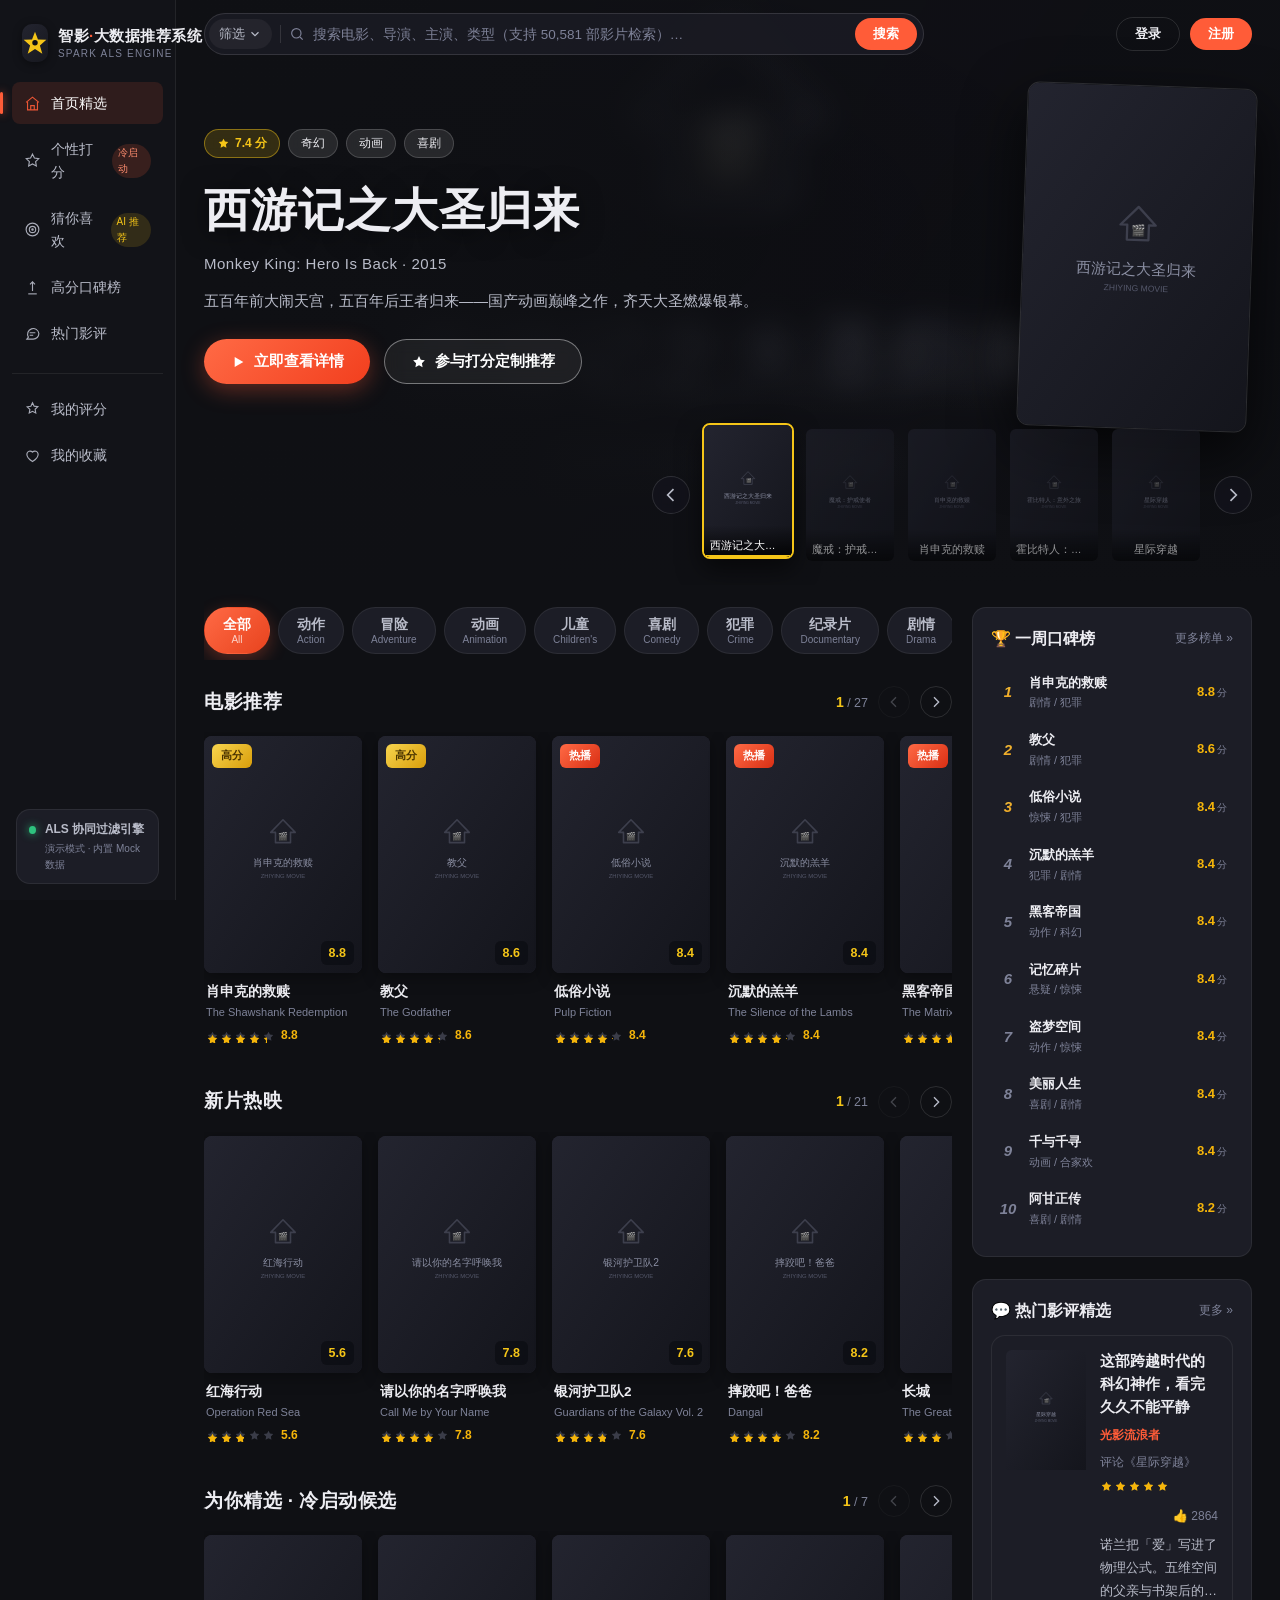
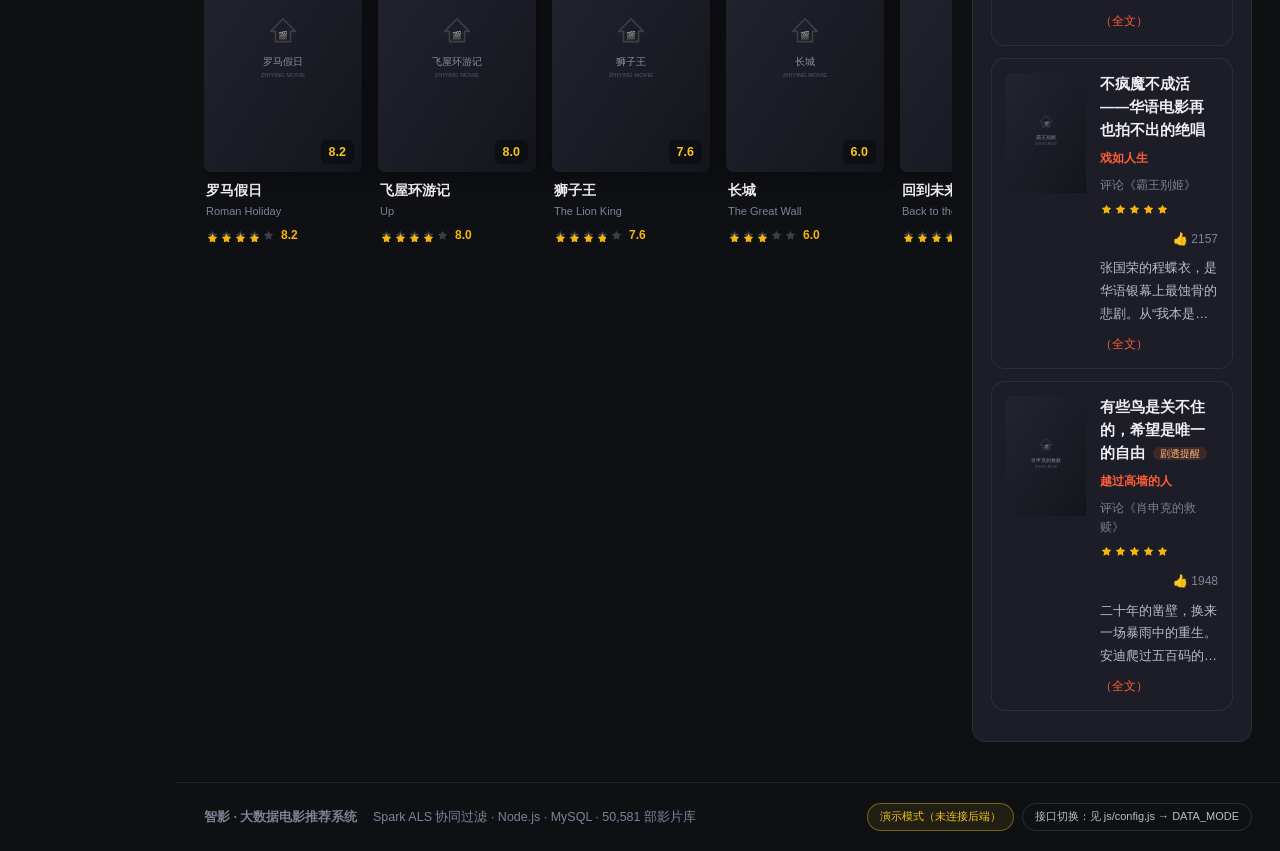
==== frontend/index.html @ 241c888a "前后端代码初步整合，并重新修订了README.md文件" ====
<!DOCTYPE html>
<html lang="zh-CN">
<head>
  <meta charset="UTF-8">
  <meta name="viewport" content="width=device-width, initial-scale=1.0">
  <meta name="description" content="智影 · 大数据电影推荐系统 —— Spark ALS 协同过滤引擎驱动">
  <meta name="keywords" content="电影推荐,Spark,ALS,大数据,协同过滤">
  <title>智影 · 大数据电影推荐系统</title>
  <link rel="icon" href="data:image/svg+xml,%3Csvg xmlns='http://www.w3.org/2000/svg' viewBox='0 0 64 64'%3E%3Crect width='64' height='64' rx='14' fill='%230F1014'/%3E%3Ctext x='32' y='44' font-size='36' text-anchor='middle' fill='%23F5C518'%3E%E2%9C%A6%3C/text%3E%3C/svg%3E">
  <link rel="stylesheet" href="css/style.css">
</head>
<body>
  <!-- ============ 左侧固定导航 ============ -->
  <aside class="sidebar" id="sidebar">
    <div class="brand">
      <div class="brand-logo">
        <svg viewBox="0 0 48 48" width="26" height="26" aria-hidden="true">
          <path d="M24 3 L29.5 17.5 L45 18 L33 28.5 L37.5 44 L24 35 L10.5 44 L15 28.5 L3 18 L18.5 17.5 Z" fill="#F5C518"/>
          <circle cx="24" cy="23.5" r="5" fill="#0F1014"/>
        </svg>
      </div>
      <div class="brand-text">
        <div class="brand-name">智影<span class="brand-dot">·</span>大数据推荐系统</div>
        <div class="brand-sub">Spark ALS Engine</div>
      </div>
    </div>

    <nav class="nav" id="navList">
      <a href="#/" class="nav-item" data-route="home">
        <svg class="nav-ico" viewBox="0 0 24 24" fill="none" stroke="currentColor" stroke-width="1.6"><path d="M3 10.5 12 3l9 7.5"/><path d="M5 9.5V21h14V9.5"/><path d="M9.5 21v-6h5v6"/></svg>
        <span>首页精选</span>
      </a>
      <a href="#/rate" class="nav-item" data-route="rate">
        <svg class="nav-ico" viewBox="0 0 24 24" fill="none" stroke="currentColor" stroke-width="1.6"><path d="m12 3 2.7 5.5 6.1.9-4.4 4.3 1 6.1L12 16.9l-5.4 2.9 1-6.1-4.4-4.3 6.1-.9Z"/></svg>
        <span>个性打分</span>
        <em class="nav-tag">冷启动</em>
      </a>
      <a href="#/recommend" class="nav-item" data-route="recommend">
        <svg class="nav-ico" viewBox="0 0 24 24" fill="none" stroke="currentColor" stroke-width="1.6"><circle cx="12" cy="12" r="9"/><circle cx="12" cy="12" r="4.5"/><circle cx="12" cy="12" r="1" fill="currentColor"/></svg>
        <span>猜你喜欢</span>
        <em class="nav-tag gold">AI 推荐</em>
      </a>
      <a href="#/top" class="nav-item" data-route="top">
        <svg class="nav-ico" viewBox="0 0 24 24" fill="none" stroke="currentColor" stroke-width="1.6"><path d="M6 21h12"/><path d="M12 17V4"/><path d="m8.5 7.5 3.5-3.5 3.5 3.5"/></svg>
        <span>高分口碑榜</span>
      </a>
      <a href="#/reviews" class="nav-item" data-route="reviews">
        <svg class="nav-ico" viewBox="0 0 24 24" fill="none" stroke="currentColor" stroke-width="1.6"><path d="M21 12a8 8 0 0 1-8 8H4l2.2-2.9A8 8 0 1 1 21 12Z"/><path d="M8 11h8M8 14.5h5"/></svg>
        <span>热门影评</span>
      </a>
    </nav>

    <div class="nav nav-secondary">
      <a href="#/myratings" class="nav-item" data-route="myratings">
        <svg class="nav-ico" viewBox="0 0 24 24" fill="none" stroke="currentColor" stroke-width="1.6"><path d="m12 4 2.3 4.7 5.2.8-3.8 3.6.9 5.2L12 16l-4.6 2.4.9-5.2-3.8-3.6 5.2-.8Z"/></svg>
        <span>我的评分</span>
      </a>
      <a href="#/myfavorites" class="nav-item" data-route="myfavorites">
        <svg class="nav-ico" viewBox="0 0 24 24" fill="none" stroke="currentColor" stroke-width="1.6"><path d="M12 20.5S4 15.9 4 10a4.6 4.6 0 0 1 8-2.6A4.6 4.6 0 0 1 20 10c0 5.9-8 10.5-8 10.5Z"/></svg>
        <span>我的收藏</span>
      </a>
    </div>

    <div class="sidebar-foot">
      <div class="engine-badge">
        <span class="engine-dot"></span>
        <div>
          <div class="engine-line1">ALS 协同过滤引擎</div>
          <div class="engine-line2" id="apiStatus">正在检测服务…</div>
        </div>
      </div>
    </div>
  </aside>

  <!-- ============ 主区域 ============ -->
  <div class="main">
    <header class="topbar" id="topbar">
      <div class="topbar-inner">
        <div class="search-capsule" id="searchCapsule">
          <button class="search-filter" id="searchFilterBtn" type="button">
            筛选
            <svg viewBox="0 0 24 24" width="14" height="14" fill="none" stroke="currentColor" stroke-width="2"><path d="m6 9 6 6 6-6"/></svg>
          </button>
          <span class="search-divider"></span>
          <svg class="search-ico" viewBox="0 0 24 24" fill="none" stroke="currentColor" stroke-width="1.8"><circle cx="11" cy="11" r="7"/><path d="m16.5 16.5 4 4"/></svg>
          <input type="text" id="searchInput" placeholder="搜索电影、导演、主演、类型（支持 50,581 部影片检索）…" maxlength="100" autocomplete="off">
          <button class="search-go" id="searchGoBtn" type="button" aria-label="搜索">搜索</button>
        </div>
        <div class="topbar-user" id="topbarUser">
          <!-- 由 JS 渲染 -->
        </div>
      </div>
      <!-- 筛选下拉 -->
      <div class="filter-pop" id="filterPop" hidden>
        <div class="filter-pop-title">按分类筛选</div>
        <div class="filter-pop-grid" id="filterPopGrid"></div>
        <div class="filter-pop-actions">
          <button type="button" class="btn-ghost sm" id="filterClearBtn">清除筛选</button>
          <button type="button" class="btn-primary sm" id="filterApplyBtn">应用</button>
        </div>
      </div>
    </header>

    <main class="view" id="view"><!-- 路由视图 --></main>

    <footer class="footer">
      <div class="footer-inner">
        <div>
          <strong>智影 · 大数据电影推荐系统</strong>
          <span class="footer-sub">Spark ALS 协同过滤 · Node.js · MySQL · 50,581 部影片库</span>
        </div>
        <div class="footer-status">
          <span id="footerMode" class="mode-chip">…</span>
          <span id="footerApi" class="api-chip">…</span>
        </div>
      </div>
    </footer>
  </div>

  <!-- ============ 登录/注册弹窗 ============ -->
  <div class="modal-layer" id="authModal" hidden>
    <div class="auth-card" role="dialog" aria-modal="true" aria-label="登录注册">
      <button class="modal-close" id="authClose" type="button" aria-label="关闭">
        <svg viewBox="0 0 24 24" width="18" height="18" fill="none" stroke="currentColor" stroke-width="2"><path d="M6 6l12 12M18 6L6 18"/></svg>
      </button>
      <!-- 左栏 视觉区 -->
      <div class="auth-visual">
        <div class="auth-visual-glow"></div>
        <div class="auth-poster-wall" id="authPosterWall"></div>
        <div class="auth-visual-text">
          <div class="auth-visual-title">专属私人影院</div>
          <p>基于 Spark MLlib ALS 协同过滤算法<br>50,000+ 影片库为您定制专属片单</p>
        </div>
        <div class="auth-visual-badges">
          <span>✦ ALS 协同过滤</span><span>✦ 大数据实训</span><span>✦ 实时推荐</span>
        </div>
      </div>
      <!-- 右栏 表单区 -->
      <div class="auth-form">
        <div class="auth-tabs" role="tablist">
          <button class="auth-tab active" data-authtab="login" type="button">账号密码登录</button>
          <button class="auth-tab" data-authtab="register" type="button">新用户注册</button>
          <span class="auth-tab-indicator" id="authTabIndicator"></span>
        </div>

        <!-- 登录表单 -->
        <form class="auth-body" id="loginForm" novalidate>
          <div class="field">
            <svg class="field-ico" viewBox="0 0 24 24" fill="none" stroke="currentColor" stroke-width="1.6"><circle cx="12" cy="8" r="4"/><path d="M4.5 20c1.2-3.5 4.2-5 7.5-5s6.3 1.5 7.5 5"/></svg>
            <input type="text" name="username" id="loginAccount" placeholder="请输入您的账号 (如: hadoop)" autocomplete="username">
          </div>
          <div class="field">
            <svg class="field-ico" viewBox="0 0 24 24" fill="none" stroke="currentColor" stroke-width="1.6"><rect x="5" y="10" width="14" height="10" rx="2"/><path d="M8 10V7a4 4 0 0 1 8 0v3"/></svg>
            <input type="password" name="pwd" id="loginPwd" placeholder="请输入密码" autocomplete="current-password">
            <button type="button" class="pwd-eye" data-eye="loginPwd" aria-label="显示密码">
              <svg class="eye-open" viewBox="0 0 24 24" fill="none" stroke="currentColor" stroke-width="1.6"><path d="M2.5 12S6 5.5 12 5.5 21.5 12 21.5 12 18 18.5 12 18.5 2.5 12 2.5 12Z"/><circle cx="12" cy="12" r="3"/></svg>
              <svg class="eye-closed" viewBox="0 0 24 24" fill="none" stroke="currentColor" stroke-width="1.6" hidden><path d="M4 4l16 16"/><path d="M9.9 5.9A9.6 9.6 0 0 1 12 5.5c6 0 9.5 6.5 9.5 6.5a17.8 17.8 0 0 1-3.2 3.9M6.2 6.8A16.9 16.9 0 0 0 2.5 12S6 18.5 12 18.5a9.6 9.6 0 0 0 3.2-.5"/></svg>
            </button>
          </div>
          <div class="field-hint">支持使用账号、手机号或邮箱登录</div>
          <button type="submit" class="auth-submit" id="loginBtn">立即登录</button>
          <div class="auth-switch">还没有账号？<a href="javascript:;" id="goRegister">立即注册</a></div>
          <div class="auth-back"><a href="#/">← 返回网站主页</a></div>
        </form>

        <!-- 注册表单 -->
        <form class="auth-body" id="registerForm" hidden novalidate>
          <div class="reg-grid">
            <div class="field">
              <svg class="field-ico" viewBox="0 0 24 24" fill="none" stroke="currentColor" stroke-width="1.6"><circle cx="12" cy="8" r="4"/><path d="M4.5 20c1.2-3.5 4.2-5 7.5-5s6.3 1.5 7.5 5"/></svg>
              <input type="text" name="username" id="regUsername" placeholder="昵称（2-50 字符）" autocomplete="username">
            </div>
            <div class="field">
              <svg class="field-ico" viewBox="0 0 24 24" fill="none" stroke="currentColor" stroke-width="1.6"><rect x="6" y="3.5" width="12" height="17" rx="2.5"/><path d="M10 18h4"/></svg>
              <input type="tel" name="phone" id="regPhone" placeholder="手机号（数字）" autocomplete="tel">
            </div>
            <div class="field">
              <svg class="field-ico" viewBox="0 0 24 24" fill="none" stroke="currentColor" stroke-width="1.6"><rect x="3.5" y="5.5" width="17" height="13" rx="2"/><path d="m4.5 7 7.5 5.5L19.5 7"/></svg>
              <input type="email" name="email" id="regEmail" placeholder="邮箱" autocomplete="email">
            </div>
            <div class="field">
              <svg class="field-ico" viewBox="0 0 24 24" fill="none" stroke="currentColor" stroke-width="1.6"><rect x="5" y="10" width="14" height="10" rx="2"/><path d="M8 10V7a4 4 0 0 1 8 0v3"/></svg>
              <input type="password" name="pwd" id="regPwd" placeholder="密码（8 位以上，含字母和数字）" autocomplete="new-password">
            </div>
            <div class="field">
              <svg class="field-ico" viewBox="0 0 24 24" fill="none" stroke="currentColor" stroke-width="1.6"><rect x="5" y="10" width="14" height="10" rx="2"/><path d="M8 10V7a4 4 0 0 1 8 0v3"/></svg>
              <input type="password" name="confirm_password" id="regPwd2" placeholder="确认密码" autocomplete="new-password">
            </div>
          </div>
          <div class="field-hint">密码至少 8 位，且必须包含英文字母和数字</div>
          <button type="submit" class="auth-submit" id="registerBtn">立即注册</button>
          <div class="auth-switch">已有账号？<a href="javascript:;" id="goLogin">账号密码登录</a></div>
          <div class="auth-back"><a href="#/">← 返回网站主页</a></div>
        </form>

        <div class="auth-agreement">登录/注册即代表阅读并同意<a href="javascript:;">《用户使用协议》</a>与<a href="javascript:;">《隐私保护政策》</a></div>
      </div>
    </div>
  </div>

  <!-- ============ 通用弹层 / 抽屉 ============ -->
  <div class="modal-layer" id="genericModal" hidden>
    <div class="generic-card" id="genericCard"></div>
  </div>

  <div class="drawer-layer" id="drawerLayer" hidden>
    <div class="drawer-panel" id="drawerPanel">
      <div class="drawer-head">
        <div class="drawer-title" id="drawerTitle"></div>
        <button class="drawer-close" id="drawerClose" type="button" aria-label="关闭">
          <svg viewBox="0 0 24 24" width="18" height="18" fill="none" stroke="currentColor" stroke-width="2"><path d="M6 6l12 12M18 6L6 18"/></svg>
        </button>
      </div>
      <div class="drawer-body" id="drawerBody"></div>
    </div>
  </div>

  <!-- 海报放大预览 -->
  <div class="lightbox" id="lightbox" hidden>
    <button class="lightbox-close" id="lightboxClose" type="button" aria-label="关闭">
      <svg viewBox="0 0 24 24" width="22" height="22" fill="none" stroke="currentColor" stroke-width="2"><path d="M6 6l12 12M18 6L6 18"/></svg>
    </button>
    <img id="lightboxImg" alt="海报预览">
  </div>

  <!-- Spark 计算等待动效 -->
  <div class="modal-layer spark-layer" id="sparkLayer" hidden>
    <div class="spark-card">
      <div class="spark-orb">
        <div class="spark-orb-ring r1"></div>
        <div class="spark-orb-ring r2"></div>
        <div class="spark-orb-core">
          <svg viewBox="0 0 24 24" width="34" height="34" fill="none" stroke="currentColor" stroke-width="1.5"><path d="M13 2 4.5 13.5H11L10 22l8.5-11.5H12Z"/></svg>
        </div>
      </div>
      <div class="spark-title">Spark ALS 协同过滤引擎计算中</div>
      <div class="spark-steps" id="sparkSteps">
        <div class="spark-step" data-step="1">
          <span class="spark-step-ico">1</span>
          <span>正在读取您提交的个性化评分 (personalratings)…</span>
        </div>
        <div class="spark-step" data-step="2">
          <span class="spark-step-ico">2</span>
          <span>Spark MLlib ALS 协同过滤模型矩阵分解计算中…</span>
        </div>
        <div class="spark-step" data-step="3">
          <span class="spark-step-ico">3</span>
          <span>正在从 50,581 部影片中匹配 Top 10 推荐结果…</span>
        </div>
      </div>
      <div class="spark-progress"><i id="sparkProgressBar"></i></div>
      <div class="spark-note">首次计算约需 10s ~ 2min，请耐心等待</div>
    </div>
  </div>

  <!-- 轻提示 -->
  <div class="toast-wrap" id="toastWrap"></div>

  <script src="js/config.js"></script>
  <script src="js/mock-data.js"></script>
  <script src="js/ui.js"></script>
  <script src="js/mock.js"></script>
  <script src="js/api.js"></script>
  <script src="js/app.js"></script>
</body>
</html>
---- frontend/css/style.css ----
/* ============================================================
   智影 · 大数据电影推荐系统 —— 主样式
   视觉语言：深邃曜石黑 + 流光金/琥珀橙（流媒体沉浸风）
   信息质感：豆瓣暖橘五星 + 克制留白
   ============================================================ */

:root {
  --bg: #0F1014;
  --bg2: #181920;
  --bg3: #121318;
  --card: #1C1D26;
  --card2: #22232E;
  --line: rgba(255, 255, 255, 0.07);
  --line2: rgba(255, 255, 255, 0.12);
  --text: #EDEDF2;
  --text2: #B9BCC9;
  --text3: #7E8298;
  --accent: #FF5C38;
  --accent-hover: #FF7752;
  --gold: #F5C518;
  --star: #F5B50A;
  --star-dim: #3A3C48;
  --green: #2EC27E;
  --red: #E5484D;
  --radius: 8px;
  --radius-lg: 14px;
  --sidebar-w: 200px;
  --topbar-h: 68px;
  --shadow: 0 12px 32px rgba(0, 0, 0, 0.45);
  --font: -apple-system, BlinkMacSystemFont, "PingFang SC", "Microsoft YaHei", "Segoe UI", sans-serif;
}

* { margin: 0; padding: 0; box-sizing: border-box; }
html { scroll-behavior: smooth; }
body {
  font-family: var(--font);
  background: var(--bg);
  color: var(--text);
  font-size: 14px;
  line-height: 1.6;
  -webkit-font-smoothing: antialiased;
  overflow-x: hidden;
}
a { color: inherit; text-decoration: none; }
button { font-family: inherit; cursor: pointer; border: none; background: none; color: inherit; }
input, textarea { font-family: inherit; }
img { display: block; }
[hidden] { display: none !important; }
::selection { background: rgba(255, 92, 56, 0.4); }
::-webkit-scrollbar { width: 10px; height: 8px; }
::-webkit-scrollbar-thumb { background: #2c2e3a; border-radius: 6px; }
::-webkit-scrollbar-thumb:hover { background: #3a3d4c; }
::-webkit-scrollbar-track { background: transparent; }

/* ============ 侧边栏 ============ */
.sidebar {
  position: fixed; left: 0; top: 0; bottom: 0; width: var(--sidebar-w);
  background: var(--bg3);
  border-right: 1px solid var(--line);
  display: flex; flex-direction: column;
  z-index: 50;
  padding: 20px 12px 16px;
}
.brand { display: flex; align-items: center; gap: 10px; padding: 4px 10px 20px; }
.brand-logo {
  width: 38px; height: 38px; border-radius: 10px;
  background: linear-gradient(135deg, #23242f, #17181f);
  display: flex; align-items: center; justify-content: center;
  box-shadow: 0 2px 10px rgba(0, 0, 0, 0.4);
}
.brand-name { font-size: 15px; font-weight: 700; letter-spacing: 0.5px; white-space: nowrap; }
.brand-dot { color: var(--accent); }
.brand-sub { font-size: 10px; color: var(--text3); letter-spacing: 1.2px; text-transform: uppercase; margin-top: -2px; }

.nav { display: flex; flex-direction: column; gap: 4px; }
.nav-secondary { margin-top: 18px; padding-top: 14px; border-top: 1px solid var(--line); }
.nav-item {
  position: relative;
  display: flex; align-items: center; gap: 10px;
  padding: 10px 12px; border-radius: var(--radius);
  color: var(--text2); font-size: 14px;
  transition: background 0.18s, color 0.18s;
}
.nav-item:hover { background: rgba(255, 255, 255, 0.05); color: var(--text); }
.nav-item.active { background: rgba(255, 92, 56, 0.12); color: #fff; }
.nav-item.active::before {
  content: ''; position: absolute; left: -12px; top: 50%; transform: translateY(-50%);
  width: 3px; height: 22px; border-radius: 3px; background: var(--accent);
  box-shadow: 0 0 8px rgba(255, 92, 56, 0.8);
}
.nav-ico { width: 17px; height: 17px; flex: none; opacity: 0.9; }
.nav-item.active .nav-ico { color: var(--accent); }
.nav-tag {
  font-style: normal; font-size: 10px; margin-left: auto;
  background: rgba(255, 92, 56, 0.16); color: #ff8d6f;
  padding: 1px 6px; border-radius: 20px;
}
.nav-tag.gold { background: rgba(245, 197, 24, 0.14); color: var(--gold); }

.sidebar-foot { margin-top: auto; padding: 0 4px; }
.engine-badge {
  display: flex; gap: 9px; align-items: flex-start;
  background: var(--card); border: 1px solid var(--line);
  padding: 10px 12px; border-radius: var(--radius-lg);
}
.engine-dot {
  width: 8px; height: 8px; border-radius: 50%; background: var(--green);
  margin-top: 6px; box-shadow: 0 0 8px rgba(46, 194, 126, 0.9);
  animation: pulse 2.4s infinite;
}
@keyframes pulse { 0%, 100% { opacity: 1; } 50% { opacity: 0.35; } }
.engine-line1 { font-size: 12px; color: var(--text2); font-weight: 600; }
.engine-line2 { font-size: 10px; color: var(--text3); margin-top: 2px; word-break: break-all; }

/* ============ 主区域与顶栏 ============ */
.main { margin-left: var(--sidebar-w); min-height: 100vh; display: flex; flex-direction: column; }

.topbar {
  position: fixed; top: 0; left: var(--sidebar-w); right: 0; height: var(--topbar-h);
  z-index: 40;
  background: transparent;
  transition: background 0.3s, box-shadow 0.3s;
}
.topbar.scrolled {
  background: rgba(15, 16, 20, 0.88);
  backdrop-filter: blur(12px);
  -webkit-backdrop-filter: blur(12px);
  box-shadow: 0 1px 0 var(--line);
}
.topbar-inner {
  height: 100%; display: flex; align-items: center; gap: 20px;
  padding: 0 28px; max-width: 1680px; margin: 0 auto;
}

.search-capsule {
  flex: 1; max-width: 720px; height: 42px;
  display: flex; align-items: center; gap: 8px;
  background: rgba(28, 29, 38, 0.75);
  border: 1px solid var(--line2);
  border-radius: 999px;
  padding: 0 6px 0 4px;
  transition: border-color 0.2s, background 0.2s;
}
.search-capsule:focus-within { border-color: rgba(255, 92, 56, 0.55); background: rgba(28, 29, 38, 0.95); }
.search-filter {
  display: flex; align-items: center; gap: 3px;
  color: var(--text2); font-size: 13px;
  padding: 6px 10px; border-radius: 999px;
  background: rgba(255, 255, 255, 0.05);
  transition: background 0.15s, color 0.15s; white-space: nowrap;
}
.search-filter:hover { background: rgba(255, 92, 56, 0.15); color: #fff; }
.search-divider { width: 1px; height: 18px; background: var(--line2); }
.search-ico { width: 16px; height: 16px; color: var(--text3); flex: none; }
.search-capsule input {
  flex: 1; min-width: 0; background: none; border: none; outline: none;
  color: var(--text); font-size: 13.5px;
}
.search-capsule input::placeholder { color: var(--text3); }
.search-go {
  background: var(--accent); color: #fff; font-size: 13px;
  padding: 7px 18px; border-radius: 999px; font-weight: 600;
  transition: background 0.15s, transform 0.1s;
}
.search-go:hover { background: var(--accent-hover); }
.search-go:active { transform: scale(0.96); }

.filter-pop {
  position: absolute; top: calc(var(--topbar-h) - 6px); left: 50%; transform: translateX(-50%);
  width: 560px; max-width: calc(100vw - 300px);
  background: var(--card); border: 1px solid var(--line2);
  border-radius: var(--radius-lg); box-shadow: var(--shadow);
  padding: 16px; z-index: 60;
  animation: dropIn 0.18s ease-out;
}
@keyframes dropIn { from { opacity: 0; transform: translateX(-50%) translateY(-6px); } to { opacity: 1; transform: translateX(-50%) translateY(0); } }
.filter-pop-title { font-size: 12px; color: var(--text3); margin-bottom: 10px; }
.filter-pop-grid { display: grid; grid-template-columns: repeat(6, 1fr); gap: 8px; }
.filter-chip {
  padding: 7px 4px; border-radius: 999px; font-size: 12.5px;
  background: rgba(255, 255, 255, 0.05); color: var(--text2);
  transition: all 0.15s;
}
.filter-chip:hover { background: rgba(255, 255, 255, 0.1); color: #fff; }
.filter-chip.active { background: var(--accent); color: #fff; font-weight: 600; }
.filter-pop-actions { display: flex; justify-content: flex-end; gap: 10px; margin-top: 14px; }

/* 顶栏用户区 */
.topbar-user { display: flex; align-items: center; gap: 10px; margin-left: auto; }
.pill {
  padding: 7px 18px; border-radius: 999px; font-size: 13px; font-weight: 600;
  transition: all 0.15s;
}
.pill.ghost { border: 1px solid var(--line2); color: var(--text); }
.pill.ghost:hover { border-color: var(--accent); color: var(--accent); }
.pill.solid { background: var(--accent); color: #fff; }
.pill.solid:hover { background: var(--accent-hover); }

.hdr-user {
  position: relative; display: flex; align-items: center; gap: 9px;
  padding: 6px 12px 6px 6px; border-radius: 999px; cursor: pointer;
  transition: background 0.15s;
}
.hdr-user:hover { background: rgba(255, 255, 255, 0.06); }
.hdr-avatar {
  width: 34px; height: 34px; border-radius: 50%; overflow: hidden;
  background: linear-gradient(135deg, #ff8a5c, #d93a1e);
  display: flex; align-items: center; justify-content: center; flex: none;
  border: 2px solid rgba(255, 255, 255, 0.18);
}
.hdr-avatar-img { width: 100%; height: 100%; object-fit: cover; }
.hdr-avatar-letter { font-size: 15px; font-weight: 700; color: #fff; }
.hdr-welcome { font-size: 13px; color: var(--text2); white-space: nowrap; }
.hdr-welcome b { color: var(--text); }
.hdr-caret { color: var(--text3); }
.hdr-drop {
  position: absolute; top: 46px; right: 0; width: 176px;
  background: var(--card); border: 1px solid var(--line2);
  border-radius: var(--radius-lg); box-shadow: var(--shadow);
  padding: 6px; z-index: 70; animation: dropIn2 0.15s ease-out;
}
@keyframes dropIn2 { from { opacity: 0; transform: translateY(-6px); } to { opacity: 1; transform: translateY(0); } }
.drop-item {
  padding: 9px 12px; border-radius: 6px; font-size: 13px; color: var(--text2);
  cursor: pointer; transition: all 0.12s;
}
.drop-item:hover { background: rgba(255, 255, 255, 0.06); color: #fff; }
.drop-item.danger { color: #ff8f8f; }
.drop-item.danger:hover { background: rgba(229, 72, 77, 0.14); }
.drop-sep { height: 1px; background: var(--line); margin: 5px 0; }

/* ============ 视图容器 ============ */
.view { flex: 1; padding-top: 0; }
.home { padding-bottom: 40px; }
.home-body {
  display: grid; grid-template-columns: minmax(0, 1fr) 330px;
  gap: 28px; padding: 0 28px; max-width: 1680px; margin: 0 auto;
}
.home-main { min-width: 0; }
.home-side { min-width: 0; }

/* ============ 巨幕轮播 ============ */
.hero {
  position: relative; height: 65vh; min-height: 520px; max-height: 720px;
  overflow: hidden; background: var(--bg2);
}
.hero-slide {
  position: absolute; inset: 0; opacity: 0; visibility: hidden;
  transition: opacity 0.7s ease;
}
.hero-slide.active { opacity: 1; visibility: visible; }
.hero-bg-wrap { position: absolute; inset: 0; }
.hero-bg {
  width: 100%; height: 100%; object-fit: cover;
  filter: blur(14px) brightness(0.55) saturate(1.1);
  transform: scale(1.12);
}
.hero-vignette {
  position: absolute; inset: 0;
  background:
    linear-gradient(90deg, #0F1014 0%, rgba(15, 16, 20, 0.85) 32%, rgba(15, 16, 20, 0.15) 68%, rgba(15, 16, 20, 0.55) 100%),
    linear-gradient(180deg, rgba(15, 16, 20, 0.25) 0%, transparent 30%, transparent 55%, #0F1014 100%),
    radial-gradient(ellipse at 30% 40%, rgba(0, 0, 0, 0.28), transparent 60%);
}
.hero-inner {
  position: relative; z-index: 2; height: 100%;
  display: flex; align-items: center; justify-content: space-between; gap: 40px;
  max-width: 1680px; margin: 0 auto; padding: 48px 28px 120px;
}
.hero-info { max-width: 640px; }
.hero-badges { display: flex; flex-wrap: wrap; gap: 8px; margin-bottom: 16px; }
.hero-badge {
  display: inline-flex; align-items: center; gap: 5px;
  font-size: 12px; padding: 4px 12px; border-radius: 999px;
  background: rgba(255, 255, 255, 0.1); border: 1px solid rgba(255, 255, 255, 0.16);
  backdrop-filter: blur(6px);
}
.hero-badge.gold { background: rgba(245, 197, 24, 0.16); border-color: rgba(245, 197, 24, 0.45); color: var(--gold); font-weight: 700; }
.hero-title { display: flex; flex-direction: column; gap: 4px; margin-bottom: 14px; }
.hero-title-zh {
  font-size: clamp(30px, 3.6vw, 48px); font-weight: 800; letter-spacing: 1px;
  text-shadow: 0 4px 24px rgba(0, 0, 0, 0.6);
}
.hero-title-en { font-size: 15px; color: var(--text2); font-weight: 400; letter-spacing: 0.5px; }
.hero-tagline {
  font-size: 14.5px; color: var(--text2); margin-bottom: 26px;
  display: -webkit-box; -webkit-line-clamp: 2; -webkit-box-orient: vertical; overflow: hidden;
}
.hero-actions { display: flex; gap: 14px; }
.hero-btn {
  display: inline-flex; align-items: center; gap: 8px;
  padding: 12px 26px; border-radius: 999px; font-size: 14.5px; font-weight: 600;
  transition: all 0.18s;
}
.hero-btn.primary {
  background: linear-gradient(135deg, #ff6a45, #f23f1e);
  color: #fff; box-shadow: 0 6px 22px rgba(255, 92, 56, 0.35);
}
.hero-btn.primary:hover { transform: translateY(-2px); box-shadow: 0 10px 28px rgba(255, 92, 56, 0.5); }
.hero-btn.ghost {
  border: 1px solid rgba(255, 255, 255, 0.4); color: #fff;
  background: rgba(255, 255, 255, 0.06); backdrop-filter: blur(8px);
}
.hero-btn.ghost:hover { border-color: var(--gold); color: var(--gold); background: rgba(245, 197, 24, 0.1); }
.hero-poster {
  width: 300px; flex: none; border-radius: 12px; overflow: hidden;
  box-shadow: 0 24px 60px rgba(0, 0, 0, 0.7);
  border: 1px solid rgba(255, 255, 255, 0.12);
  transform: rotate(2deg);
}
.hero-poster img { width: 100%; aspect-ratio: 2/3; object-fit: cover; }

.hero-controls {
  position: absolute; right: 28px; bottom: 22px; z-index: 5;
  display: flex; align-items: center; gap: 12px;
}
.hero-arrow {
  width: 38px; height: 38px; border-radius: 50%;
  background: rgba(20, 21, 30, 0.6); border: 1px solid var(--line2);
  display: flex; align-items: center; justify-content: center;
  color: var(--text2); backdrop-filter: blur(6px);
  transition: all 0.15s;
}
.hero-arrow:hover { background: rgba(255, 92, 56, 0.85); color: #fff; border-color: transparent; }
.hero-thumbs { display: flex; gap: 10px; }
.hero-thumb {
  position: relative; width: 92px; border-radius: 8px; overflow: hidden;
  border: 2px solid transparent; opacity: 0.55;
  transition: all 0.25s; padding: 0;
}
.hero-thumb img { width: 100%; aspect-ratio: 2/3; object-fit: cover; }
.hero-thumb:hover, .hero-thumb.active {
  opacity: 1; border-color: var(--gold); transform: translateY(-4px);
  box-shadow: 0 10px 24px rgba(0, 0, 0, 0.55);
}
.hero-thumb-name {
  position: absolute; left: 0; right: 0; bottom: 0; padding: 14px 6px 4px;
  font-size: 10.5px; color: #fff; text-align: center;
  background: linear-gradient(180deg, transparent, rgba(0, 0, 0, 0.85));
  white-space: nowrap; overflow: hidden; text-overflow: ellipsis;
}
.hero-thumb-bar {
  position: absolute; left: 0; bottom: 0; height: 2px; width: 0; background: var(--gold);
}
.hero-thumb.active .hero-thumb-bar { width: 100%; transition: width 5s linear; }
.hero-empty { display: flex; align-items: center; justify-content: center; }
.hero-empty-text { color: var(--text3); font-size: 16px; }

/* ============ 分类胶囊 ============ */
.cat-pills-wrap {
  display: flex; gap: 8px; overflow-x: auto; padding: 22px 0 6px;
  scrollbar-width: none;
}
.cat-pills-wrap::-webkit-scrollbar { display: none; }
.cat-pill {
  flex: none; display: flex; flex-direction: column; align-items: center;
  padding: 8px 18px; border-radius: 999px;
  background: var(--card); border: 1px solid var(--line);
  transition: all 0.18s;
}
.cat-pill span { font-size: 13.5px; color: var(--text2); font-weight: 600; }
.cat-pill em { font-style: normal; font-size: 10px; color: var(--text3); }
.cat-pill:hover { border-color: var(--line2); background: var(--card2); }
.cat-pill:hover span { color: #fff; }
.cat-pill.active {
  background: linear-gradient(135deg, #ff6a45, #e8431e);
  border-color: transparent;
  box-shadow: 0 6px 18px rgba(255, 92, 56, 0.3);
}
.cat-pill.active span { color: #fff; }
.cat-pill.active em { color: rgba(255, 255, 255, 0.75); }

/* ============ 横滑轨道 ============ */
.rail { margin-top: 26px; }
.rail-head { display: flex; align-items: center; justify-content: space-between; margin-bottom: 14px; }
.rail-title { font-size: 19px; font-weight: 700; letter-spacing: 0.5px; }
.rail-tools { display: flex; align-items: center; gap: 10px; }
.rail-pager { font-size: 12.5px; color: var(--text3); }
.rail-pager b { color: var(--gold); font-size: 14px; }
.rail-arrow {
  width: 32px; height: 32px; border-radius: 50%;
  border: 1px solid var(--line2); color: var(--text2);
  display: inline-flex; align-items: center; justify-content: center;
  transition: all 0.15s;
}
.rail-arrow:hover:not(:disabled) { background: var(--accent); border-color: transparent; color: #fff; }
.rail-arrow:disabled { opacity: 0.3; cursor: default; }
.rail-track {
  display: flex; gap: 16px; overflow-x: auto;
  scroll-snap-type: x mandatory;
  scroll-behavior: smooth;
  padding: 4px 4px 14px;
  scrollbar-width: thin;
}
.rail-track > * { scroll-snap-align: start; }
.rail-empty { color: var(--text3); padding: 30px 0; font-size: 13.5px; }

/* ============ 电影卡片 ============ */
.movie-card { width: 158px; flex: none; cursor: pointer; }
.poster {
  position: relative; border-radius: var(--radius); overflow: hidden;
  aspect-ratio: 2/3; background: var(--card2);
  box-shadow: 0 4px 16px rgba(0, 0, 0, 0.35);
  transition: transform 0.25s ease, box-shadow 0.25s ease;
}
.poster img { width: 100%; height: 100%; object-fit: cover; }
.movie-card:hover .poster { transform: scale(1.04); box-shadow: 0 16px 36px rgba(0, 0, 0, 0.6); }
.poster-shade {
  position: absolute; inset: 0; opacity: 0; transition: opacity 0.25s;
  background: linear-gradient(180deg, transparent 45%, rgba(8, 9, 13, 0.88) 100%);
}
.movie-card:hover .poster-shade { opacity: 1; }
.poster-badge {
  position: absolute; top: 8px; left: 8px; z-index: 2;
  font-size: 11px; font-weight: 700; padding: 3px 9px; border-radius: 6px;
  color: #fff;
}
.poster-badge.gold { background: linear-gradient(135deg, #f7d44e, #d99e0b); color: #4a3400; }
.poster-badge.green { background: linear-gradient(135deg, #43d69c, #1e9e68); }
.poster-badge.hot { background: linear-gradient(135deg, #ff6a45, #d92f14); }
.rank-badge {
  position: absolute; top: 8px; left: 8px; z-index: 2;
  width: 30px; height: 30px; display: flex; align-items: center; justify-content: center;
  font-size: 13px; font-weight: 800; color: #fff; border-radius: 8px;
  background: rgba(20, 21, 30, 0.75); backdrop-filter: blur(4px);
  border: 1px solid rgba(255, 255, 255, 0.2);
}
.rank-badge.r1 { background: linear-gradient(135deg, #f7d44e, #e8960c); color: #4a3400; border: none; }
.rank-badge.r2 { background: linear-gradient(135deg, #d9dde6, #8b93a5); color: #1c1d26; border: none; }
.rank-badge.r3 { background: linear-gradient(135deg, #f0a878, #c96a2a); color: #fff; border: none; }
.poster-score {
  position: absolute; right: 8px; bottom: 8px; z-index: 2;
  font-size: 12.5px; font-weight: 800; color: var(--gold);
  background: rgba(12, 13, 18, 0.72); backdrop-filter: blur(6px);
  padding: 2px 8px; border-radius: 6px;
}
.poster-actions {
  position: absolute; left: 0; right: 0; bottom: 10px; z-index: 3;
  display: flex; gap: 6px; padding: 0 8px;
  opacity: 0; transform: translateY(8px); transition: all 0.25s;
}
.movie-card:hover .poster-actions { opacity: 1; transform: translateY(0); }
.pa-btn {
  flex: 1; font-size: 11.5px; padding: 6px 2px; border-radius: 6px;
  background: rgba(255, 255, 255, 0.14); color: #fff; backdrop-filter: blur(4px);
  transition: all 0.15s; text-align: center;
}
.pa-btn:hover { background: rgba(255, 255, 255, 0.28); }
.pa-btn.primary { background: var(--accent); }
.pa-btn.primary:hover { background: var(--accent-hover); }
.mc-info { padding: 10px 2px 0; }
.mc-name {
  font-size: 13.5px; font-weight: 600; line-height: 1.4;
  white-space: nowrap; overflow: hidden; text-overflow: ellipsis;
}
.mc-sub {
  font-size: 11px; color: var(--text3); margin-top: 2px;
  white-space: nowrap; overflow: hidden; text-overflow: ellipsis;
}
.mc-rating { display: flex; align-items: center; gap: 6px; margin-top: 5px; }
.mc-score { font-size: 12px; color: var(--star); font-weight: 700; }

/* ============ 星级 ============ */
.stars { display: inline-flex; gap: 1px; }
.star { position: relative; display: inline-flex; }
.star svg { fill: var(--star-dim); }
.star-fill { position: absolute; left: 0; top: 0; overflow: hidden; height: 100%; }
.star-fill svg { fill: var(--star); }

/* ============ 侧栏卡片 ============ */
.home-side { display: flex; flex-direction: column; gap: 22px; padding-top: 22px; }
.side-card {
  background: var(--card); border: 1px solid var(--line);
  border-radius: var(--radius-lg); padding: 18px;
}
.side-card-head { display: flex; align-items: center; justify-content: space-between; margin-bottom: 12px; }
.side-card-title { font-size: 16px; font-weight: 700; }
.side-card-more { font-size: 12px; color: var(--text3); transition: color 0.15s; }
.side-card-more:hover { color: var(--accent); }

.top-list { list-style: none; }
.top-item {
  position: relative; display: flex; align-items: center; gap: 10px;
  padding: 9px 6px; border-radius: 8px; cursor: pointer;
  transition: background 0.15s;
}
.top-item:hover { background: rgba(255, 255, 255, 0.05); }
.top-rank {
  width: 22px; text-align: center; font-size: 15px; font-weight: 800;
  color: var(--text3); font-style: italic;
}
.top-rank.top3 {
  background: linear-gradient(135deg, #f7d44e, #e88d0c);
  -webkit-background-clip: text; background-clip: text; color: transparent;
}
.top-info { flex: 1; min-width: 0; }
.top-name {
  font-size: 13px; font-weight: 600;
  white-space: nowrap; overflow: hidden; text-overflow: ellipsis;
}
.top-genre {
  font-size: 11px; color: var(--text3); margin-top: 1px;
  white-space: nowrap; overflow: hidden; text-overflow: ellipsis;
}
.top-score { font-size: 13px; font-weight: 800; color: var(--star); white-space: nowrap; }
.top-score i { font-style: normal; font-size: 10px; margin-left: 2px; color: var(--text3); font-weight: 400; }
.top-hover-poster {
  position: absolute; right: 8px; top: 50%; transform: translateY(-50%) translateX(12px);
  width: 84px; border-radius: 6px; overflow: hidden;
  opacity: 0; pointer-events: none; transition: all 0.22s;
  box-shadow: 0 12px 28px rgba(0, 0, 0, 0.7); z-index: 5;
}
.top-hover-poster img { width: 100%; aspect-ratio: 2/3; object-fit: cover; }
.top-item:hover .top-hover-poster { opacity: 1; transform: translateY(-50%) translateX(0); }
.sk-li { height: 40px; border-radius: 8px; background: linear-gradient(90deg, var(--card2), #262834, var(--card2)); background-size: 200% 100%; animation: shimmer 1.4s infinite; margin-bottom: 8px; }
.top-empty { color: var(--text3); font-size: 13px; list-style: none; padding: 20px 0; }

/* ============ 影评卡片 ============ */
.review-side-card { display: block; }
.review-card {
  display: flex; gap: 14px; padding: 14px; border-radius: var(--radius-lg);
  background: var(--card); border: 1px solid var(--line);
  margin-bottom: 12px; transition: border-color 0.2s, transform 0.2s;
}
.review-card:hover { border-color: var(--line2); }
.review-card.full { padding: 20px; }
.review-card.mine { border-color: rgba(255, 92, 56, 0.4); }
.review-poster { width: 80px; flex: none; border-radius: 6px; overflow: hidden; }
.review-poster img { width: 100%; aspect-ratio: 2/3; object-fit: cover; }
.review-body { flex: 1; min-width: 0; }
.review-title { font-size: 14.5px; font-weight: 700; margin-bottom: 6px; }
.review-spoiler {
  font-size: 10px; color: #ffb37a; background: rgba(255, 122, 58, 0.14);
  padding: 1px 7px; border-radius: 20px; margin-left: 8px; font-weight: 500; vertical-align: 1px;
}
.review-meta {
  display: flex; align-items: center; gap: 8px; flex-wrap: wrap;
  font-size: 12px; color: var(--text3); margin-bottom: 8px;
}
.review-user { color: var(--accent); font-weight: 600; }
.review-likes { margin-left: auto; }
.review-content { font-size: 13px; color: var(--text2); line-height: 1.75; }
.review-content.clamp {
  display: -webkit-box; -webkit-line-clamp: 3; -webkit-box-orient: vertical; overflow: hidden;
}
.review-actions { margin-top: 6px; }
.review-link { font-size: 12px; color: var(--accent); }
.review-link:hover { text-decoration: underline; }

/* ============ 页面通用 ============ */
.page { padding: 34px 28px 60px; max-width: 1680px; margin: 0 auto; }
.page-head { margin-bottom: 22px; }
.page-title { font-size: 24px; font-weight: 800; letter-spacing: 0.5px; }
.page-title b { color: var(--gold); }
.page-title-sub { font-size: 14px; color: var(--text2); font-weight: 400; margin-left: 8px; }
.page-sub { font-size: 13px; color: var(--text3); margin-top: 6px; }
.movie-grid {
  display: grid; grid-template-columns: repeat(auto-fill, minmax(158px, 1fr));
  gap: 22px 16px;
}
.sort-tabs { display: flex; gap: 8px; margin-top: 14px; }
.sort-tab {
  font-size: 13px; padding: 7px 16px; border-radius: 999px;
  background: var(--card); border: 1px solid var(--line); color: var(--text2);
  transition: all 0.15s;
}
.sort-tab:hover { border-color: var(--line2); color: #fff; }
.sort-tab.active { background: var(--accent); border-color: transparent; color: #fff; font-weight: 600; }
.pager { display: flex; align-items: center; gap: 8px; margin-top: 28px; justify-content: center; }
.pager-total { font-size: 12.5px; color: var(--text3); margin-right: 8px; }
.pager-btn, .pager-num {
  min-width: 36px; height: 36px; padding: 0 12px; border-radius: 8px;
  background: var(--card); border: 1px solid var(--line); color: var(--text2);
  font-size: 13px; transition: all 0.15s;
}
.pager-btn:hover:not(:disabled), .pager-num:hover { border-color: var(--accent); color: #fff; }
.pager-num.active { background: var(--accent); border-color: transparent; color: #fff; font-weight: 700; }
.pager-btn:disabled { opacity: 0.35; cursor: default; }

/* 状态盒子 */
.state-box {
  display: flex; flex-direction: column; align-items: center; gap: 10px;
  padding: 70px 20px; text-align: center;
}
.state-ico { font-size: 44px; }
.state-title { font-size: 17px; font-weight: 700; }
.state-sub { font-size: 13px; color: var(--text3); max-width: 460px; }

/* 按钮 */
.btn-primary {
  display: inline-flex; align-items: center; justify-content: center; gap: 6px;
  background: var(--accent); color: #fff; font-weight: 600; font-size: 14px;
  padding: 10px 22px; border-radius: 999px;
  transition: all 0.15s;
}
.btn-primary:hover:not(:disabled) { background: var(--accent-hover); transform: translateY(-1px); }
.btn-primary:disabled { opacity: 0.45; cursor: not-allowed; }
.btn-primary.lg { font-size: 15px; padding: 13px 32px; }
.btn-gold {
  display: inline-flex; align-items: center; justify-content: center; gap: 6px;
  background: linear-gradient(135deg, #ffd75e, #e8a30a); color: #4a3400;
  font-weight: 700; font-size: 14px; padding: 10px 22px; border-radius: 999px;
  box-shadow: 0 6px 20px rgba(245, 197, 24, 0.3);
  transition: all 0.15s;
}
.btn-gold:hover { transform: translateY(-2px); box-shadow: 0 10px 28px rgba(245, 197, 24, 0.45); }
.btn-gold.lg { font-size: 15.5px; padding: 14px 34px; }
.btn-ghost {
  display: inline-flex; align-items: center; justify-content: center; gap: 6px;
  border: 1px solid var(--line2); color: var(--text2); font-size: 13.5px;
  padding: 9px 20px; border-radius: 999px;
  transition: all 0.15s;
}
.btn-ghost:hover { border-color: var(--accent); color: #fff; }
.btn-ghost.sm { font-size: 12.5px; padding: 7px 14px; }

/* 骨架屏 */
.skeleton-row { display: flex; gap: 16px; overflow: hidden; }
@keyframes shimmer { 0% { background-position: 200% 0; } 100% { background-position: -200% 0; } }
.sk-poster {
  width: 158px; aspect-ratio: 2/3; border-radius: var(--radius);
  background: linear-gradient(90deg, var(--card2), #262834, var(--card2)); background-size: 200% 100%;
  animation: shimmer 1.4s infinite;
}
.sk-line {
  height: 12px; border-radius: 6px; margin: 8px 0;
  background: linear-gradient(90deg, var(--card2), #262834, var(--card2)); background-size: 200% 100%;
  animation: shimmer 1.4s infinite;
}
.sk-line.w70 { width: 70%; }
.sk-line.w40 { width: 40%; }
.sk-line.w80 { width: 80%; }
.sk-line.w60 { width: 60%; }
.sk-line.w90 { width: 90%; }
.sk-card { flex: none; width: 158px; }

/* ============ 详情页 ============ */
.detail-page { padding-top: 40px; }
.detail-top { margin-bottom: 22px; }
.honor-badges { display: flex; gap: 8px; margin-bottom: 12px; flex-wrap: wrap; }
.honor-badge {
  font-size: 12px; padding: 4px 12px; border-radius: 999px;
  background: rgba(255, 255, 255, 0.05); border: 1px solid var(--line2); color: var(--text2);
}
.honor-badge.gold { background: rgba(245, 197, 24, 0.13); border-color: rgba(245, 197, 24, 0.4); color: var(--gold); }
.detail-title-row { display: flex; align-items: flex-start; justify-content: space-between; gap: 20px; }
.detail-title { font-size: 30px; font-weight: 800; line-height: 1.3; }
.detail-title-en { font-size: 17px; color: var(--text2); font-weight: 400; }
.detail-year { font-size: 20px; color: var(--text3); font-weight: 400; }
.detail-title-actions { flex: none; }
.share-btn {
  font-size: 13px; color: var(--text2); border: 1px solid var(--line2);
  padding: 8px 16px; border-radius: 999px; transition: all 0.15s;
}
.share-btn:hover { color: var(--accent); border-color: var(--accent); }

.detail-core {
  display: grid; grid-template-columns: 200px minmax(0, 1fr) 330px; gap: 30px;
  background: var(--card); border: 1px solid var(--line);
  border-radius: var(--radius-lg); padding: 26px;
}
.detail-poster { position: relative; border-radius: var(--radius); overflow: hidden; box-shadow: 0 16px 40px rgba(0, 0, 0, 0.55); }
.detail-poster img { width: 100%; aspect-ratio: 2/3; object-fit: cover; cursor: zoom-in; }
.poster-zoom {
  position: absolute; left: 0; right: 0; bottom: 0; padding: 20px 0 10px;
  font-size: 12px; color: #fff; text-align: center;
  background: linear-gradient(180deg, transparent, rgba(0, 0, 0, 0.8));
  opacity: 0; transition: opacity 0.2s;
}
.detail-poster:hover .poster-zoom { opacity: 1; }

.meta-list { display: flex; flex-direction: column; gap: 14px; }
.meta-row { display: flex; gap: 14px; font-size: 13.5px; line-height: 1.7; }
.meta-row dt { flex: none; width: 64px; color: var(--text3); }
.meta-row dd { flex: 1; color: var(--text2); word-break: break-word; }
.genre-link {
  display: inline-block; font-size: 12px; color: var(--text);
  background: rgba(255, 92, 56, 0.13); border: 1px solid rgba(255, 92, 56, 0.35);
  padding: 2px 10px; border-radius: 999px; margin: 0 6px 6px 0;
  transition: all 0.15s;
}
.genre-link:hover { background: rgba(255, 92, 56, 0.3); color: #fff; }

.rating-board {
  background: linear-gradient(180deg, #22232e, #1a1b24);
  border: 1px solid var(--line2); border-radius: var(--radius-lg);
  padding: 20px;
}
.rb-head { font-size: 12px; color: var(--text3); }
.rb-main { display: flex; align-items: center; gap: 18px; margin: 8px 0 16px; }
.rb-score {
  font-size: 52px; font-weight: 800; color: var(--star); line-height: 1;
  text-shadow: 0 4px 20px rgba(245, 181, 10, 0.25);
}
.rb-count { font-size: 12px; color: var(--text3); margin-top: 6px; }
.rb-dist { display: flex; flex-direction: column; gap: 5px; }
.dist-row { display: flex; align-items: center; gap: 8px; font-size: 11.5px; }
.dist-label { width: 24px; color: var(--text3); flex: none; }
.dist-bar { flex: 1; height: 7px; background: #2a2c38; border-radius: 4px; overflow: hidden; }
.dist-bar i { display: block; height: 100%; background: linear-gradient(90deg, #f7c948, #f0a30a); border-radius: 4px; }
.dist-pct { width: 44px; text-align: right; color: var(--text3); flex: none; }
.rb-compare { margin-top: 14px; font-size: 12.5px; color: var(--text2); border-top: 1px dashed var(--line2); padding-top: 12px; }
.rb-compare b { color: var(--star); font-size: 15px; }

/* 详情页评分条 */
.rate-bar {
  display: flex; align-items: center; gap: 22px; flex-wrap: wrap;
  margin-top: 20px; padding: 16px 22px;
  background: var(--card); border: 1px solid var(--line);
  border-radius: var(--radius-lg);
}
.rate-bar-label { font-size: 14.5px; font-weight: 700; display: block; margin-bottom: 8px; }
.fav-pills { display: flex; gap: 8px; }
.fav-pill {
  font-size: 13px; padding: 7px 16px; border-radius: 999px;
  border: 1px solid var(--line2); color: var(--text2); transition: all 0.15s;
}
.fav-pill:hover { border-color: var(--green); color: var(--green); }
.fav-pill.active { background: var(--green); border-color: transparent; color: #fff; font-weight: 600; }
.fav-pill:disabled { opacity: 0.5; }
.rate-bar-mid { display: flex; align-items: center; gap: 10px; }
.rate-bar-tip { font-size: 13px; color: var(--text3); }
.rate-word { font-size: 13px; color: var(--star); font-weight: 600; min-width: 90px; }
.rate-bar-right { margin-left: auto; }
.rate-result { margin-top: 16px; }
.rate-success {
  display: flex; align-items: center; gap: 16px; flex-wrap: wrap;
  background: linear-gradient(135deg, rgba(245, 197, 24, 0.12), rgba(255, 92, 56, 0.08));
  border: 1px solid rgba(245, 197, 24, 0.4);
  border-radius: var(--radius-lg); padding: 16px 22px;
}
.rate-success-emoji { font-size: 34px; animation: bounceIn 0.6s ease; }
@keyframes bounceIn { 0% { transform: scale(0); } 60% { transform: scale(1.3); } 100% { transform: scale(1); } }
.rate-success-title { font-size: 15px; font-weight: 700; }
.rate-success-sub { font-size: 12.5px; color: var(--text2); margin-top: 3px; }

/* 交互式星级 */
.stars-input { display: inline-flex; gap: 4px; }
.si-star {
  padding: 0; transition: transform 0.12s;
  color: var(--star-dim);
}
.si-star svg { fill: currentColor; transition: fill 0.12s; }
.si-star:hover { transform: scale(1.18) rotate(-4deg); }
.si-star.on { color: var(--star); filter: drop-shadow(0 2px 6px rgba(245, 181, 10, 0.5)); }
.stars-input.big .si-star svg { width: 34px; height: 34px; }

/* 快速连评 */
.quick-strip-wrap { margin-top: 26px; }
.quick-track { align-items: flex-start; }
.quick-card {
  width: 128px; flex: none; text-align: center;
  background: var(--card); border: 1px solid var(--line);
  border-radius: var(--radius-lg); padding: 10px 8px 12px;
  transition: border-color 0.2s;
}
.quick-card:hover { border-color: var(--line2); }
.quick-poster {
  width: 84px; margin: 0 auto; border-radius: 6px; overflow: hidden;
  aspect-ratio: 2/3; object-fit: cover; cursor: pointer;
  box-shadow: 0 6px 16px rgba(0, 0, 0, 0.4);
}
.quick-name {
  font-size: 12px; font-weight: 600; margin-top: 8px;
  white-space: nowrap; overflow: hidden; text-overflow: ellipsis;
}
.quick-stars { display: flex; justify-content: center; gap: 1px; margin-top: 6px; }
.qs-star { font-size: 16px; color: var(--star-dim); padding: 2px; transition: all 0.12s; line-height: 1; }
.qs-star:hover { transform: scale(1.2); }
.qs-star.on { color: var(--star); text-shadow: 0 0 10px rgba(245, 181, 10, 0.7); }

/* 剧情简介 */
.detail-section { margin-top: 30px; }
.section-title { font-size: 17px; font-weight: 700; margin-bottom: 14px; }
.plot-text { font-size: 14px; color: var(--text2); line-height: 1.8; max-width: 960px; }
.comment-box { display: flex; gap: 10px; margin-bottom: 16px; }
.comment-box input {
  flex: 1; background: var(--card); border: 1px solid var(--line2);
  border-radius: 999px; padding: 10px 18px; color: var(--text); font-size: 13.5px; outline: none;
  transition: border-color 0.2s;
}
.comment-box input:focus { border-color: var(--accent); }

/* ============ 打分页 ============ */
.rate-hero-banner {
  display: flex; align-items: center; gap: 18px; flex-wrap: wrap;
  background: linear-gradient(135deg, rgba(255, 92, 56, 0.14), rgba(245, 197, 24, 0.08));
  border: 1px solid rgba(255, 92, 56, 0.35);
  border-radius: var(--radius-lg); padding: 20px 24px; margin-bottom: 26px;
}
.rate-banner-emoji { font-size: 40px; animation: float 3s ease-in-out infinite; }
@keyframes float { 0%, 100% { transform: translateY(0); } 50% { transform: translateY(-6px); } }
.rate-grid {
  display: grid; grid-template-columns: repeat(5, 1fr); gap: 18px;
}
.rate-card {
  background: var(--card); border: 1px solid var(--line);
  border-radius: var(--radius-lg); padding: 16px 12px 18px;
  text-align: center; position: relative;
  transition: border-color 0.2s, transform 0.2s;
}
.rate-card:hover { border-color: rgba(245, 197, 24, 0.4); transform: translateY(-3px); }
.rate-card-index {
  position: absolute; top: 10px; left: 12px;
  width: 24px; height: 24px; border-radius: 50%;
  background: rgba(255, 255, 255, 0.07); font-size: 12px; font-weight: 700;
  display: flex; align-items: center; justify-content: center; color: var(--text2);
}
.rate-card-poster {
  width: 120px; margin: 8px auto 10px; border-radius: 8px;
  aspect-ratio: 2/3; object-fit: cover;
  box-shadow: 0 10px 24px rgba(0, 0, 0, 0.5);
}
.rate-card-name {
  font-size: 13.5px; font-weight: 700;
  white-space: nowrap; overflow: hidden; text-overflow: ellipsis;
}
.rate-card-sub { font-size: 11px; color: var(--text3); margin-top: 2px; }
.rate-card-stars { display: flex; justify-content: center; gap: 2px; margin-top: 10px; }
.rc-star { font-size: 21px; color: var(--star-dim); padding: 3px; line-height: 1; transition: all 0.12s; }
.rc-star:hover { transform: scale(1.25); }
.rc-star.on { color: var(--star); text-shadow: 0 0 12px rgba(245, 181, 10, 0.8); }
.rate-card-word { font-size: 12px; color: var(--star); font-weight: 600; margin-top: 6px; min-height: 18px; }
.rate-footer {
  display: flex; align-items: center; justify-content: space-between; gap: 20px;
  margin-top: 26px; padding: 18px 22px;
  background: var(--card); border: 1px solid var(--line); border-radius: var(--radius-lg);
}
.rate-progress { flex: 1; max-width: 480px; }
.rate-progress-label { font-size: 13px; color: var(--text2); margin-bottom: 8px; display: block; }
.rate-progress-label b { color: var(--gold); }
.rate-progress-bar { display: block; height: 8px; background: #2a2c38; border-radius: 5px; overflow: hidden; }
.rate-progress-bar i { display: block; height: 100%; background: linear-gradient(90deg, #ff6a45, #f5c518); border-radius: 5px; transition: width 0.3s; }
.rate-success-panel {
  margin-top: 22px; text-align: center;
  background: linear-gradient(135deg, rgba(245, 197, 24, 0.14), rgba(255, 92, 56, 0.1));
  border: 1px solid rgba(245, 197, 24, 0.45);
  border-radius: var(--radius-lg); padding: 40px 24px;
}
.rate-success-panel-emoji { font-size: 52px; animation: bounceIn 0.7s ease; }
.rate-success-panel h2 { font-size: 20px; margin: 12px 0 8px; }
.rate-success-panel p { color: var(--text2); font-size: 13.5px; margin-bottom: 20px; }
.rate-success-panel-note { font-size: 12px; color: var(--text3); margin-top: 12px; }

/* ============ 推荐结果页 ============ */
.rec-banner {
  display: flex; align-items: center; justify-content: space-between; gap: 20px; flex-wrap: wrap;
  background: linear-gradient(135deg, rgba(255, 92, 56, 0.15), rgba(245, 197, 24, 0.07));
  border: 1px solid rgba(255, 92, 56, 0.35);
  border-radius: var(--radius-lg); padding: 22px 26px; margin-bottom: 28px;
}
.rec-badges { margin-top: 10px; }
.alg-badge {
  display: inline-flex; align-items: center; gap: 7px;
  font-size: 12.5px; color: var(--gold);
  background: rgba(245, 197, 24, 0.12); border: 1px solid rgba(245, 197, 24, 0.4);
  padding: 6px 14px; border-radius: 999px;
}
.rec-actions { display: flex; gap: 10px; flex-wrap: wrap; }

.rec-featured { margin-bottom: 32px; }
.rec-featured-head { display: flex; align-items: center; justify-content: space-between; margin-bottom: 14px; }
.feat-track { position: relative; overflow: hidden; border-radius: var(--radius-lg); min-height: 320px; }
.feat-slide {
  position: absolute; inset: 0; display: flex; gap: 28px; align-items: center;
  background: linear-gradient(120deg, #1d1e28, #171820);
  border: 1px solid var(--line2); border-radius: var(--radius-lg);
  padding: 28px 34px;
  opacity: 0; visibility: hidden; transform: translateX(24px);
  transition: all 0.45s ease;
  cursor: pointer;
}
.feat-slide.active { opacity: 1; visibility: visible; transform: translateX(0); }
.feat-poster { width: 190px; flex: none; border-radius: 10px; overflow: hidden; box-shadow: 0 18px 44px rgba(0, 0, 0, 0.65); }
.feat-poster img { width: 100%; aspect-ratio: 2/3; object-fit: cover; }
.feat-info { min-width: 0; }
.feat-badges { display: flex; gap: 8px; margin-bottom: 10px; }
.feat-rank {
  font-size: 12px; font-weight: 800; color: #4a3400;
  background: linear-gradient(135deg, #f7d44e, #e8960c);
  padding: 3px 12px; border-radius: 6px;
}
.feat-alg {
  font-size: 12px; color: var(--text2); background: rgba(255, 255, 255, 0.06);
  padding: 3px 12px; border-radius: 6px; border: 1px solid var(--line2);
}
.feat-name { font-size: 24px; font-weight: 800; margin-bottom: 2px; }
.feat-en { font-size: 13px; color: var(--text3); margin-bottom: 12px; }
.feat-crew { font-size: 12px; color: var(--text2); margin-bottom: 12px; opacity: 0.85; }
.feat-scores { display: flex; gap: 18px; margin-bottom: 12px; }
.feat-score, .feat-match { font-size: 13.5px; color: var(--text2); }
.feat-score b { font-size: 24px; color: var(--star); }
.feat-match b { font-size: 20px; color: var(--gold); }
.feat-desc {
  font-size: 13px; color: var(--text2); line-height: 1.75; margin-bottom: 18px;
  display: -webkit-box; -webkit-line-clamp: 3; -webkit-box-orient: vertical; overflow: hidden;
  max-width: 640px;
}
.feat-actions { display: flex; gap: 10px; }

.rec-grid-head { display: flex; align-items: center; justify-content: space-between; margin-bottom: 16px; }
.rec-grid { display: grid; grid-template-columns: repeat(5, 1fr); gap: 20px 16px; }
.rec-card { background: var(--card); border: 1px solid var(--line); border-radius: var(--radius-lg); padding: 14px; cursor: pointer; transition: all 0.2s; }
.rec-card:hover { border-color: rgba(245, 197, 24, 0.45); transform: translateY(-4px); }
.rec-card .poster { box-shadow: none; }
.rec-score-badge {
  position: absolute; right: 8px; top: 8px; z-index: 2;
  font-size: 13px; font-weight: 800; color: var(--gold);
  background: rgba(12, 13, 18, 0.78); backdrop-filter: blur(6px);
  padding: 3px 9px; border-radius: 6px;
}
.rec-score-badge i { font-style: normal; font-size: 10px; color: var(--text2); margin-left: 2px; }
.rec-match { font-size: 12px; color: var(--gold); margin-top: 4px; }
.rec-card-actions { display: flex; gap: 6px; margin-top: 10px; }
.rec-empty .state-sub { margin-bottom: 18px; }

/* ============ 我的评分 ============ */
.myrate-row {
  display: flex; align-items: center; gap: 18px;
  background: var(--card); border: 1px solid var(--line);
  border-radius: var(--radius-lg); padding: 14px 18px; margin-bottom: 12px;
  transition: border-color 0.2s;
}
.myrate-row:hover { border-color: var(--line2); }
.myrate-poster { width: 58px; border-radius: 6px; aspect-ratio: 2/3; object-fit: cover; box-shadow: 0 6px 14px rgba(0, 0, 0, 0.4); }
.myrate-info { flex: 1; min-width: 0; }
.myrate-name { font-size: 14.5px; font-weight: 700; white-space: nowrap; overflow: hidden; text-overflow: ellipsis; }
.myrate-sub { font-size: 11.5px; color: var(--text3); margin-top: 2px; }
.myrate-score { font-size: 17px; font-weight: 800; color: var(--star); white-space: nowrap; }
.myrate-score i { font-style: normal; font-size: 11px; color: var(--text3); margin-left: 3px; }

/* ============ 登录/注册弹窗 ============ */
.modal-layer {
  position: fixed; inset: 0; z-index: 100;
  background: rgba(6, 7, 10, 0.72);
  backdrop-filter: blur(8px);
  display: flex; align-items: center; justify-content: center;
  animation: fadeIn 0.2s ease;
}
@keyframes fadeIn { from { opacity: 0; } to { opacity: 1; } }
.auth-card {
  position: relative; display: flex; width: 860px; height: 560px; max-width: 94vw;
  background: #171821; border: 1px solid var(--line2);
  border-radius: 18px; overflow: hidden;
  box-shadow: 0 40px 100px rgba(0, 0, 0, 0.75);
  animation: cardIn 0.3s cubic-bezier(0.2, 0.8, 0.3, 1);
}
@keyframes cardIn { from { opacity: 0; transform: translateY(18px) scale(0.98); } to { opacity: 1; transform: none; } }
.modal-close {
  position: absolute; top: 14px; right: 14px; z-index: 5;
  width: 32px; height: 32px; border-radius: 50%;
  background: rgba(255, 255, 255, 0.06); color: var(--text2);
  display: flex; align-items: center; justify-content: center;
  transition: all 0.15s;
}
.modal-close:hover { background: rgba(255, 92, 56, 0.2); color: #fff; }

.auth-visual {
  position: relative; width: 45%; overflow: hidden;
  background: linear-gradient(160deg, #1e1f2b, #12131a);
  display: flex; flex-direction: column; justify-content: flex-end;
  padding: 30px 28px;
}
.auth-visual-glow {
  position: absolute; top: -80px; right: -80px; width: 300px; height: 300px;
  background: radial-gradient(circle, rgba(255, 92, 56, 0.28), transparent 65%);
  filter: blur(10px);
}
.auth-poster-wall {
  position: absolute; inset: 0;
  display: grid; grid-template-columns: repeat(3, 1fr); gap: 12px;
  align-content: center; justify-items: center;
  transform: rotate(-6deg) scale(1.05);
  opacity: 0.5;
}
.auth-poster-tile { width: 88px; border-radius: 8px; overflow: hidden; box-shadow: 0 10px 24px rgba(0, 0, 0, 0.55); }
.auth-poster-tile img { width: 100%; aspect-ratio: 2/3; object-fit: cover; }
.auth-visual-text { position: relative; z-index: 2; text-align: center; margin-bottom: 18px; }
.auth-visual-title { font-size: 22px; font-weight: 800; color: #fff; margin-bottom: 8px; text-shadow: 0 4px 16px rgba(0, 0, 0, 0.6); }
.auth-visual-text p { font-size: 12.5px; color: var(--text2); line-height: 1.8; }
.auth-visual-badges {
  position: relative; z-index: 2; display: flex; justify-content: center; gap: 8px; flex-wrap: wrap;
}
.auth-visual-badges span {
  font-size: 10.5px; color: var(--gold);
  background: rgba(245, 197, 24, 0.1); border: 1px solid rgba(245, 197, 24, 0.3);
  padding: 3px 10px; border-radius: 999px;
}

.auth-form { width: 55%; display: flex; flex-direction: column; padding: 40px 40px 24px; }
.auth-tabs { position: relative; display: flex; gap: 26px; margin-bottom: 26px; border-bottom: 1px solid var(--line); }
.auth-tab {
  font-size: 15px; font-weight: 600; color: var(--text3); padding: 10px 2px 12px;
  transition: color 0.2s;
}
.auth-tab.active { color: #fff; }
.auth-tab-indicator {
  position: absolute; bottom: -1px; height: 2px; border-radius: 2px;
  background: var(--accent); box-shadow: 0 0 10px rgba(255, 92, 56, 0.7);
  transition: left 0.3s cubic-bezier(0.3, 0.8, 0.3, 1), width 0.3s;
}
.auth-body { flex: 1; }
.field {
  position: relative; display: flex; align-items: center;
  background: #20212c; border: 1px solid var(--line2);
  border-radius: 10px; margin-bottom: 14px;
  transition: border-color 0.2s, box-shadow 0.2s;
}
.field:focus-within { border-color: var(--accent); box-shadow: 0 0 0 3px rgba(255, 92, 56, 0.12); }
.field-ico { width: 16px; height: 16px; margin-left: 14px; color: var(--text3); flex: none; }
.field input {
  flex: 1; min-width: 0; background: none; border: none; outline: none;
  padding: 13px 14px 13px 10px; color: var(--text); font-size: 14px;
}
.field input::placeholder { color: #5b5e70; }
.pwd-eye { padding: 0 14px; color: var(--text3); }
.pwd-eye:hover { color: var(--text2); }
.pwd-eye svg { width: 18px; height: 18px; }
.reg-grid { display: grid; grid-template-columns: 1fr 1fr; gap: 0 12px; }
.reg-grid .field:nth-child(5) { grid-column: 1 / -1; }
.field-hint { font-size: 11.5px; color: var(--text3); margin: -4px 0 12px 4px; }
.auth-submit {
  width: 100%; padding: 13px; border-radius: 10px;
  background: linear-gradient(135deg, #ff6a45, #ef3d1c);
  color: #fff; font-size: 15px; font-weight: 700; letter-spacing: 2px;
  transition: all 0.15s;
}
.auth-submit:hover:not(:disabled) { filter: brightness(1.08); transform: translateY(-1px); }
.auth-submit:disabled { opacity: 0.55; cursor: wait; }
.auth-switch { text-align: center; font-size: 12.5px; color: var(--text3); margin-top: 14px; }
.auth-switch a { color: var(--accent); font-weight: 600; }
.auth-switch a:hover { text-decoration: underline; }
.auth-back { text-align: center; margin-top: 8px; }
.auth-back a { font-size: 12.5px; color: var(--text3); }
.auth-back a:hover { color: var(--text2); }
.auth-agreement { font-size: 11px; color: #55586b; text-align: center; margin-top: auto; padding-top: 10px; }
.auth-agreement a { color: #7e8298; }
.auth-agreement a:hover { color: var(--accent); }

.reg-success { text-align: center; padding: 30px 10px; animation: bounceIn 0.5s ease; }
.reg-success-emoji { font-size: 48px; }
.reg-success h3 { font-size: 17px; margin: 14px 0 20px; line-height: 1.7; }
.reg-success-count { font-size: 12px; color: var(--text3); margin-top: 12px; }

/* 通用弹窗 */
.generic-card {
  width: 440px; max-width: 92vw; background: var(--card);
  border: 1px solid var(--line2); border-radius: var(--radius-lg);
  padding: 26px; box-shadow: var(--shadow);
  animation: cardIn 0.25s ease;
  max-height: 86vh; overflow-y: auto;
}
.g-title { font-size: 18px; font-weight: 700; margin-bottom: 18px; }
.g-form { display: flex; flex-direction: column; gap: 12px; }
.g-field { display: flex; flex-direction: column; gap: 6px; }
.g-field span { font-size: 12.5px; color: var(--text3); }
.g-field input {
  background: #20212c; border: 1px solid var(--line2); border-radius: 8px;
  padding: 10px 12px; color: var(--text); font-size: 13.5px; outline: none;
  transition: border-color 0.2s;
}
.g-field input:focus { border-color: var(--accent); }
.g-actions { display: flex; justify-content: flex-end; gap: 10px; margin-top: 8px; }

/* 抽屉 */
.drawer-layer {
  position: fixed; inset: 0; z-index: 90; background: rgba(6, 7, 10, 0.55);
  animation: fadeIn 0.2s ease;
}
.drawer-panel {
  position: absolute; right: 0; top: 0; bottom: 0; width: 400px; max-width: 90vw;
  background: var(--bg2); border-left: 1px solid var(--line2);
  display: flex; flex-direction: column;
  animation: drawerIn 0.28s cubic-bezier(0.2, 0.8, 0.3, 1);
}
@keyframes drawerIn { from { transform: translateX(60px); opacity: 0; } to { transform: none; opacity: 1; } }
.drawer-head {
  display: flex; align-items: center; justify-content: space-between;
  padding: 18px 20px; border-bottom: 1px solid var(--line);
}
.drawer-title { font-size: 16px; font-weight: 700; }
.drawer-close { color: var(--text2); padding: 6px; border-radius: 50%; transition: all 0.15s; }
.drawer-close:hover { background: rgba(255, 255, 255, 0.08); color: #fff; }
.drawer-body { flex: 1; overflow-y: auto; padding: 16px 20px; }
.drawer-rate-row {
  display: flex; align-items: center; gap: 12px; padding: 10px;
  border-radius: 10px; cursor: pointer; transition: background 0.15s;
}
.drawer-rate-row:hover { background: rgba(255, 255, 255, 0.05); }
.drawer-poster { width: 48px; border-radius: 6px; aspect-ratio: 2/3; object-fit: cover; }
.drawer-rate-info { flex: 1; min-width: 0; }
.drawer-rate-name { font-size: 13.5px; font-weight: 600; white-space: nowrap; overflow: hidden; text-overflow: ellipsis; }
.drawer-rate-time { font-size: 11px; color: var(--text3); }
.drawer-rate-score { font-size: 14px; font-weight: 800; color: var(--star); }

/* 快速评分悬浮 */
.quickrate-pop {
  position: fixed; z-index: 80; width: 280px;
  background: var(--card); border: 1px solid var(--line2);
  border-radius: var(--radius-lg); box-shadow: var(--shadow);
  padding: 16px; animation: dropIn2 0.18s ease-out;
}
.qr-head { font-size: 13.5px; font-weight: 700; margin-bottom: 12px; white-space: nowrap; overflow: hidden; text-overflow: ellipsis; }
.qr-stars { display: flex; justify-content: center; margin-bottom: 8px; }
.qr-word { text-align: center; font-size: 12.5px; color: var(--star); min-height: 18px; margin-bottom: 10px; }
.qr-actions { display: flex; justify-content: flex-end; gap: 8px; }

/* 灯箱 */
.lightbox {
  position: fixed; inset: 0; z-index: 110;
  background: rgba(5, 6, 9, 0.9); backdrop-filter: blur(10px);
  display: flex; align-items: center; justify-content: center;
  animation: fadeIn 0.2s ease;
}
.lightbox img {
  max-width: 82vw; max-height: 86vh; border-radius: 10px;
  box-shadow: 0 30px 90px rgba(0, 0, 0, 0.85);
  animation: cardIn 0.25s ease;
}
.lightbox-close {
  position: absolute; top: 26px; right: 30px; z-index: 2;
  width: 42px; height: 42px; border-radius: 50%;
  background: rgba(255, 255, 255, 0.08); color: #fff;
  display: flex; align-items: center; justify-content: center;
  transition: background 0.15s;
}
.lightbox-close:hover { background: var(--accent); }

/* ============ Spark 加载动效 ============ */
.spark-layer { background: rgba(6, 7, 10, 0.88); }
.spark-card {
  width: 520px; max-width: 92vw;
  background: linear-gradient(180deg, #1d1e2a, #14151d);
  border: 1px solid rgba(245, 197, 24, 0.35);
  border-radius: 18px; padding: 36px 34px 30px; text-align: center;
  box-shadow: 0 40px 100px rgba(0, 0, 0, 0.8), 0 0 60px rgba(245, 197, 24, 0.06);
  animation: cardIn 0.3s ease;
}
.spark-orb { position: relative; width: 96px; height: 96px; margin: 0 auto 20px; }
.spark-orb-ring {
  position: absolute; inset: 0; border-radius: 50%;
  border: 2px solid rgba(245, 197, 24, 0.35);
  animation: spin 2.4s linear infinite;
}
.spark-orb-ring.r2 { inset: 10px; border-color: rgba(255, 92, 56, 0.4); animation-direction: reverse; animation-duration: 1.8s; }
.spark-orb-core {
  position: absolute; inset: 20px; border-radius: 50%;
  background: linear-gradient(135deg, #ff6a45, #e8960c);
  display: flex; align-items: center; justify-content: center; color: #fff;
  box-shadow: 0 0 30px rgba(255, 106, 69, 0.55);
  animation: pulse 1.6s infinite;
}
@keyframes spin { to { transform: rotate(360deg); } }
.spark-title { font-size: 17px; font-weight: 700; margin-bottom: 22px; }
.spark-steps { display: flex; flex-direction: column; gap: 12px; text-align: left; margin-bottom: 22px; }
.spark-step {
  display: flex; align-items: center; gap: 12px;
  font-size: 13.5px; color: var(--text3); transition: color 0.3s;
}
.spark-step-ico {
  width: 26px; height: 26px; border-radius: 50%; flex: none;
  background: #262834; color: var(--text3);
  display: flex; align-items: center; justify-content: center;
  font-size: 12px; font-weight: 700;
  transition: all 0.3s;
}
.spark-step.active { color: #fff; }
.spark-step.active .spark-step-ico {
  background: var(--accent); color: #fff;
  animation: pulse 1.2s infinite;
}
.spark-step.done { color: var(--text2); }
.spark-step.done .spark-step-ico { background: var(--green); color: #fff; font-size: 0; }
.spark-step.done .spark-step-ico::after { content: '✓'; font-size: 12px; }
.spark-progress { height: 6px; background: #262834; border-radius: 4px; overflow: hidden; margin-bottom: 14px; }
.spark-progress i {
  display: block; height: 100%; width: 0;
  background: linear-gradient(90deg, #ff6a45, #f5c518);
  transition: width 0.1s linear;
}
.spark-note { font-size: 11.5px; color: var(--text3); }

/* ============ Toast ============ */
.toast-wrap {
  position: fixed; top: 84px; left: 50%; transform: translateX(-50%);
  z-index: 200; display: flex; flex-direction: column; gap: 10px; align-items: center;
  pointer-events: none;
}
.toast {
  display: flex; align-items: center; gap: 10px;
  background: rgba(28, 29, 38, 0.96); border: 1px solid var(--line2);
  color: var(--text); font-size: 13.5px;
  padding: 11px 20px; border-radius: 999px;
  box-shadow: 0 14px 40px rgba(0, 0, 0, 0.6);
  opacity: 0; transform: translateY(-14px);
  transition: all 0.3s cubic-bezier(0.2, 0.8, 0.3, 1);
  max-width: 76vw;
}
.toast.show { opacity: 1; transform: translateY(0); }
.toast-dot { width: 8px; height: 8px; border-radius: 50%; background: var(--green); flex: none; }
.toast-ok .toast-dot { background: var(--green); }
.toast-warn .toast-dot { background: #ff9d3c; }
.toast-error .toast-dot { background: var(--red); }

/* ============ 页脚 ============ */
.footer { border-top: 1px solid var(--line); margin-top: auto; }
.footer-inner {
  display: flex; align-items: center; justify-content: space-between; gap: 16px; flex-wrap: wrap;
  padding: 20px 28px; max-width: 1680px; margin: 0 auto;
  font-size: 12.5px; color: var(--text3);
}
.footer-sub { margin-left: 12px; }
.footer-status { display: flex; gap: 8px; align-items: center; }
.mode-chip, .api-chip {
  font-size: 11px; padding: 4px 12px; border-radius: 999px;
  border: 1px solid var(--line2); color: var(--text2);
}
.mode-chip.online { color: var(--green); border-color: rgba(46, 194, 126, 0.4); background: rgba(46, 194, 126, 0.08); }
.mode-chip.demo { color: var(--gold); border-color: rgba(245, 197, 24, 0.4); background: rgba(245, 197, 24, 0.08); }

/* ============ 响应式 ============ */
@media (max-width: 1280px) {
  :root { --sidebar-w: 176px; }
  .home-body { grid-template-columns: minmax(0, 1fr) 280px; gap: 20px; }
  .hero-poster { width: 230px; }
  .detail-core { grid-template-columns: 170px minmax(0, 1fr) 280px; gap: 22px; padding: 20px; }
  .rec-grid { grid-template-columns: repeat(5, 1fr); }
  .rate-grid { grid-template-columns: repeat(5, 1fr); }
}
@media (max-width: 1080px) {
  :root { --sidebar-w: 64px; }
  .sidebar { padding: 18px 8px; }
  .brand-text, .nav-item span, .nav-tag, .engine-badge div { display: none; }
  .brand { justify-content: center; padding-bottom: 16px; }
  .nav-item { justify-content: center; padding: 11px 0; }
  .nav-item.active::before { left: -8px; }
  .sidebar-foot { display: flex; justify-content: center; }
  .engine-badge { padding: 8px; }
  .home-body { grid-template-columns: 1fr; }
  .home-side { display: none; }
  .hero-poster { width: 190px; }
  .detail-core { grid-template-columns: 1fr; }
  .rate-grid { grid-template-columns: repeat(3, 1fr); }
  .rec-grid { grid-template-columns: repeat(3, 1fr); }
  .auth-card { flex-direction: column; height: auto; max-height: 92vh; overflow-y: auto; }
  .auth-visual { width: 100%; min-height: 150px; }
  .auth-form { width: 100%; }
}
@media (max-width: 720px) {
  .topbar-inner { padding: 0 14px; }
  .search-capsule { max-width: none; }
  .hdr-welcome { display: none; }
  .hero { height: 72vh; }
  .hero-poster { display: none; }
  .hero-inner { padding: 30px 18px 130px; }
  .hero-controls { right: 14px; }
  .hero-thumb { width: 62px; }
  .movie-card { width: 132px; }
  .movie-grid { grid-template-columns: repeat(auto-fill, minmax(132px, 1fr)); }
  .rate-grid { grid-template-columns: repeat(2, 1fr); }
  .rec-grid { grid-template-columns: repeat(2, 1fr); }
  .reg-grid { grid-template-columns: 1fr; }
  .page { padding: 24px 14px 50px; }
  .feat-slide { flex-direction: column; align-items: center; padding: 20px; overflow-y: auto; }
  .feat-poster { width: 130px; }
  .rate-bar-mid { flex-wrap: wrap; }
}
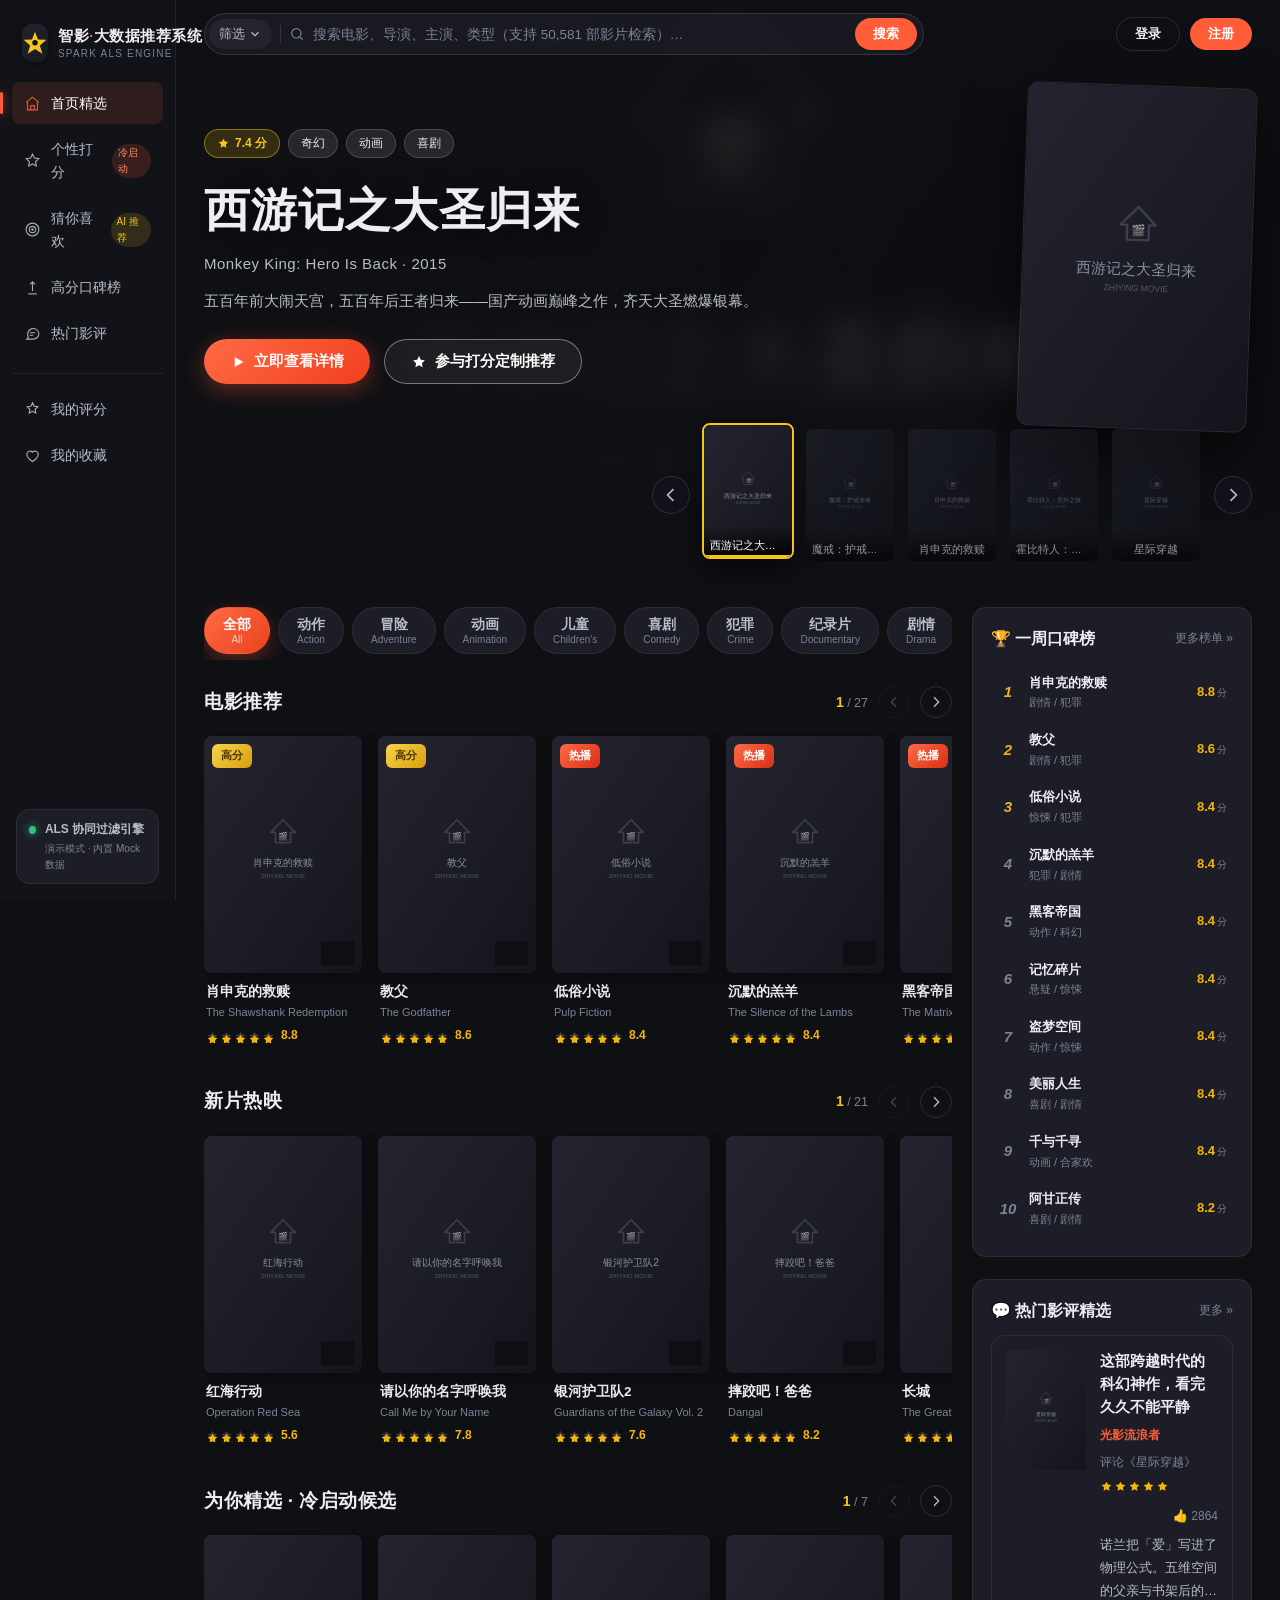
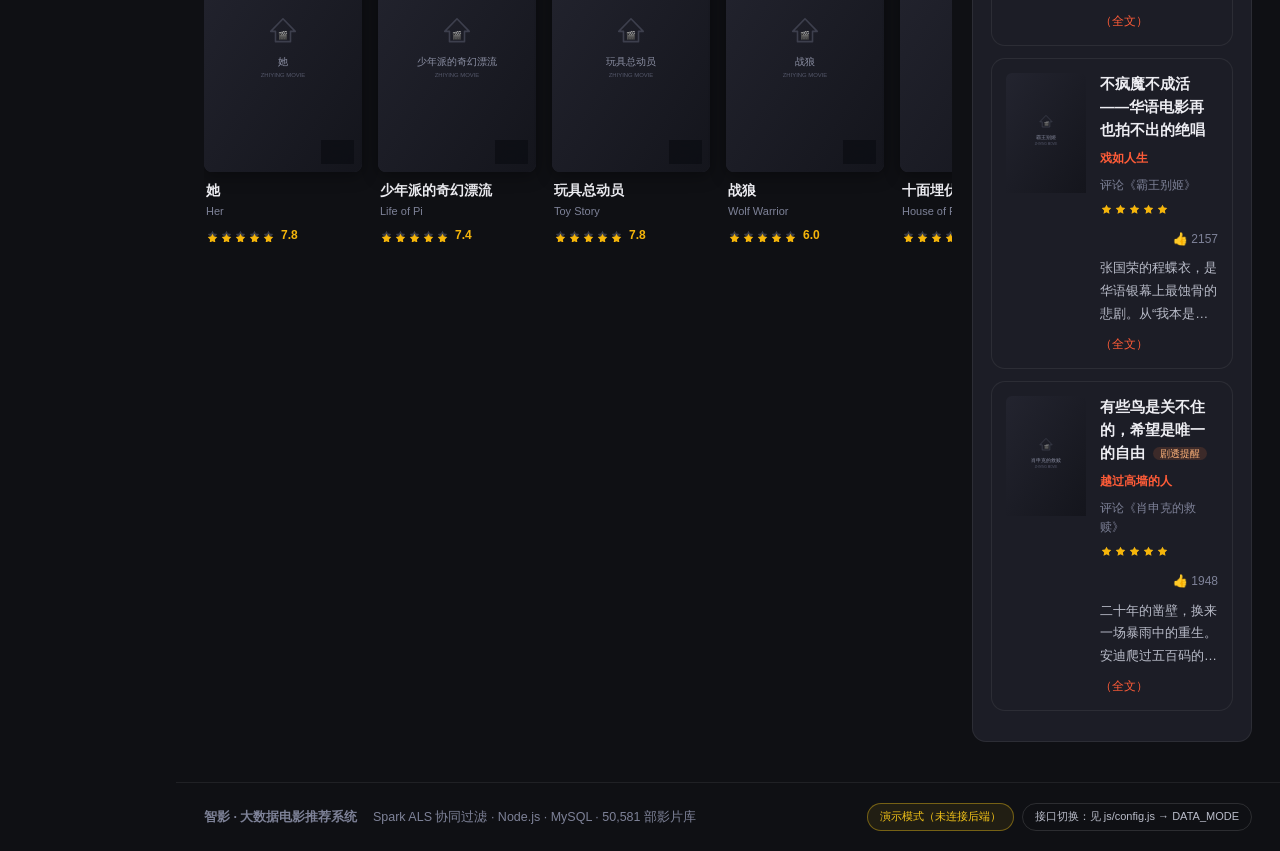
==== commit 7394d99e: "als初步配置完毕，后端修复部分Bug" ====
--- a/frontend/index.html
+++ b/frontend/index.html
@@ -233,23 +233,23 @@
           <svg viewBox="0 0 24 24" width="34" height="34" fill="none" stroke="currentColor" stroke-width="1.5"><path d="M13 2 4.5 13.5H11L10 22l8.5-11.5H12Z"/></svg>
         </div>
       </div>
-      <div class="spark-title">Spark ALS 协同过滤引擎计算中</div>
+      <div class="spark-title">正在为您更新推荐列表</div>
       <div class="spark-steps" id="sparkSteps">
         <div class="spark-step" data-step="1">
           <span class="spark-step-ico">1</span>
-          <span>正在读取您提交的个性化评分 (personalratings)…</span>
+          <span>正在读取您最新的评分与偏好…</span>
         </div>
         <div class="spark-step" data-step="2">
           <span class="spark-step-ico">2</span>
-          <span>Spark MLlib ALS 协同过滤模型矩阵分解计算中…</span>
+          <span>正在读取离线 ALS 候选并结合热门与类型偏好重排…</span>
         </div>
         <div class="spark-step" data-step="3">
           <span class="spark-step-ico">3</span>
-          <span>正在从 50,581 部影片中匹配 Top 10 推荐结果…</span>
+          <span>正在为您更新最多 Top 20 推荐结果…</span>
         </div>
       </div>
       <div class="spark-progress"><i id="sparkProgressBar"></i></div>
-      <div class="spark-note">首次计算约需 10s ~ 2min，请耐心等待</div>
+      <div class="spark-note">任务由后台队列处理，ALS 模型按离线批次更新</div>
     </div>
   </div>
 
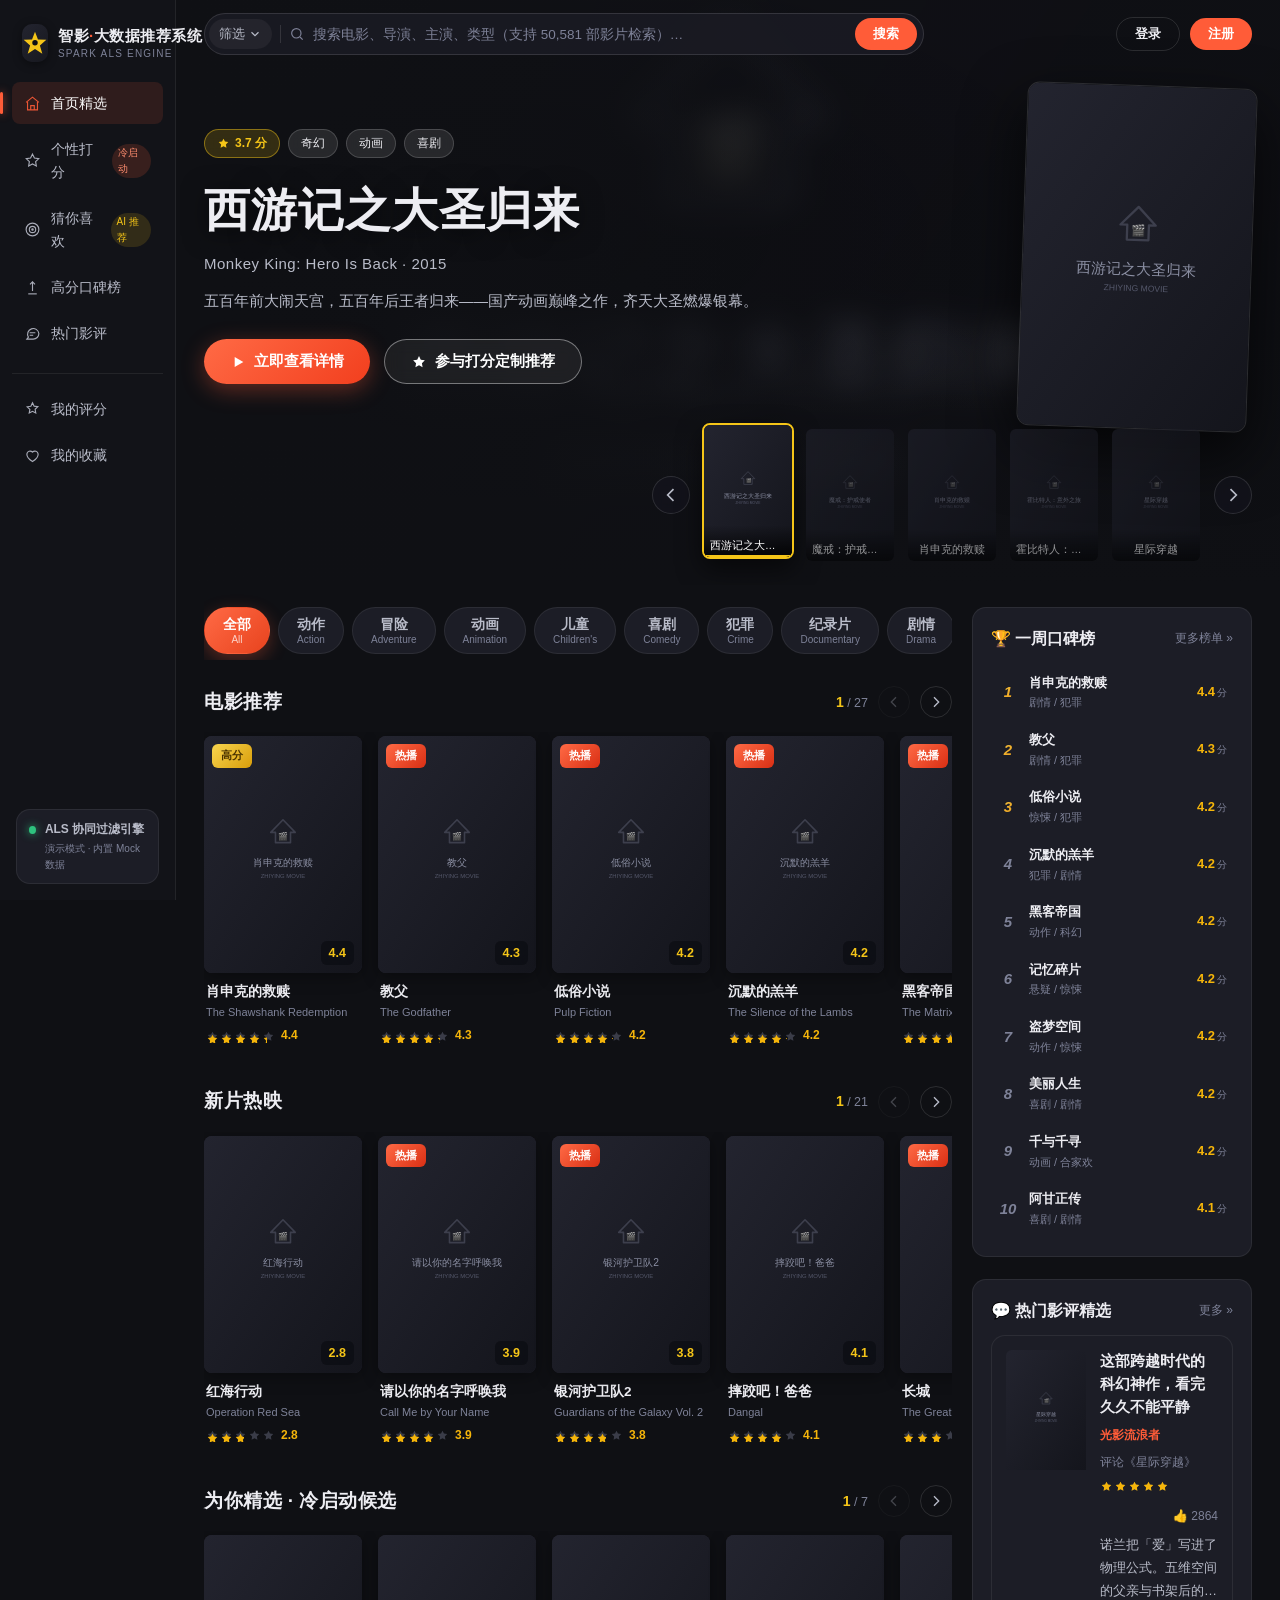
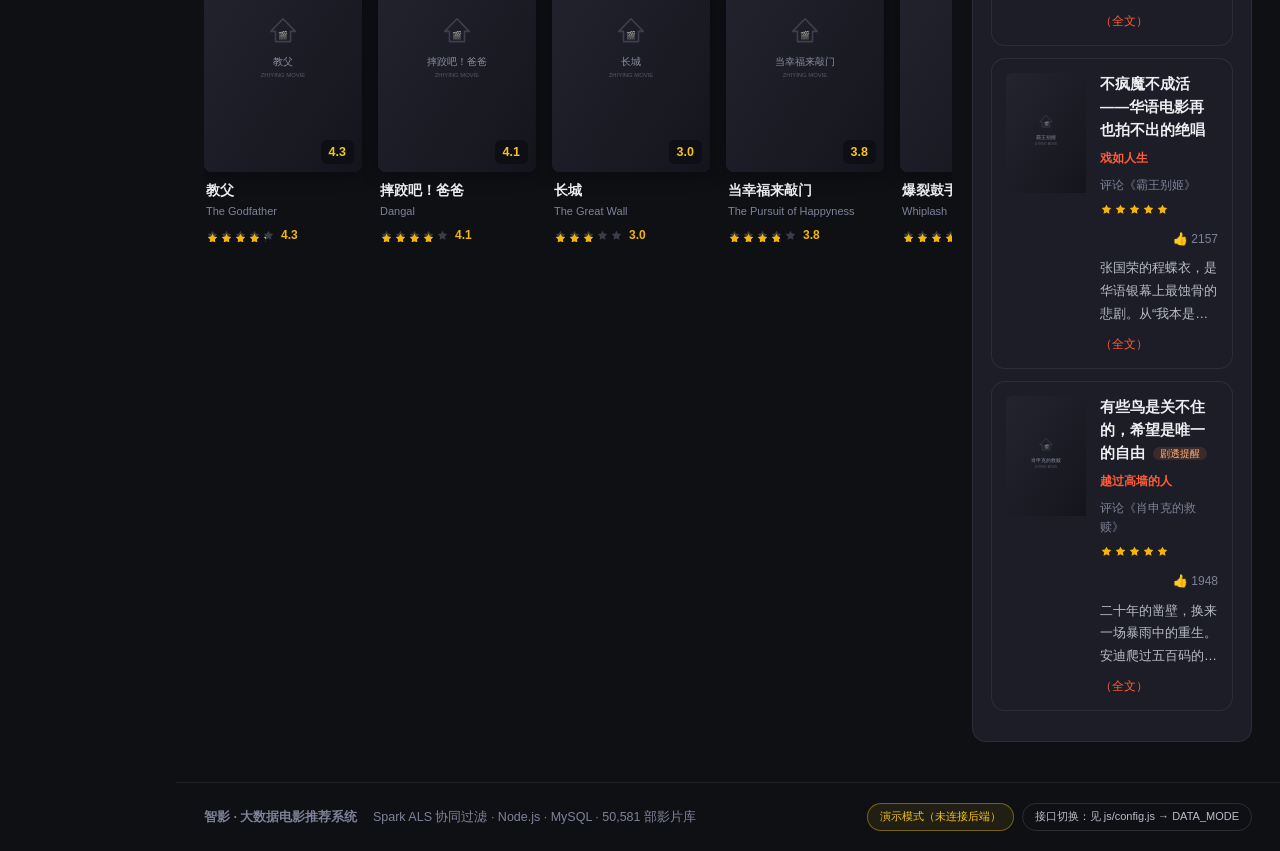
==== commit 0c1877ac: "feat(frontend): 完整对接最新 FastAPI 接口契约并优化评分交互 - 认证: 保存 refresh_token 并自动续期重试、退出调用 /api/auth/logout、改密后强" ====
--- a/frontend/index.html
+++ b/frontend/index.html
@@ -129,7 +129,6 @@
         <div class="auth-poster-wall" id="authPosterWall"></div>
         <div class="auth-visual-text">
           <div class="auth-visual-title">专属私人影院</div>
-          <p>基于 Spark MLlib ALS 协同过滤算法<br>50,000+ 影片库为您定制专属片单</p>
         </div>
         <div class="auth-visual-badges">
           <span>✦ ALS 协同过滤</span><span>✦ 大数据实训</span><span>✦ 实时推荐</span>
@@ -159,7 +158,7 @@
           </div>
           <div class="field-hint">支持使用账号、手机号或邮箱登录</div>
           <button type="submit" class="auth-submit" id="loginBtn">立即登录</button>
-          <div class="auth-switch">还没有账号？<a href="javascript:;" id="goRegister">立即注册</a></div>
+          <div class="auth-switch">还没有账号？<a href="javascript:;" id="goRegister">立即注册</a>　·　<a href="javascript:;" id="goForgot">忘记密码？</a></div>
           <div class="auth-back"><a href="#/">← 返回网站主页</a></div>
         </form>
 
--- a/frontend/css/style.css
+++ b/frontend/css/style.css
@@ -1202,6 +1202,116 @@
 .toast-warn .toast-dot { background: #ff9d3c; }
 .toast-error .toast-dot { background: var(--red); }
 
+/* ============ 评分一键档位（1-5 分全部可选） ============ */
+.score-chips {
+  display: flex; gap: 8px; flex-wrap: wrap;
+  flex-basis: 100%;
+}
+.score-chip {
+  display: inline-flex; align-items: center; gap: 6px;
+  font-size: 12.5px; color: var(--text2);
+  background: var(--bg2); border: 1px solid var(--line2);
+  padding: 6px 12px; border-radius: 999px;
+  letter-spacing: 1px;
+  transition: all 0.15s;
+}
+.score-chip i { font-style: normal; color: var(--text3); letter-spacing: 0; }
+.score-chip:hover { border-color: var(--gold); color: var(--gold); transform: translateY(-1px); }
+.score-chip.active {
+  background: linear-gradient(135deg, #ff6a45, #e8431e);
+  border-color: transparent; color: #fff;
+  box-shadow: 0 4px 14px rgba(255, 92, 56, 0.35);
+}
+.score-chip.active i { color: rgba(255, 255, 255, 0.85); }
+
+/* 快速连评：数字档位 */
+.quick-score-pills { display: flex; justify-content: center; gap: 4px; margin-top: 8px; }
+.qsp {
+  font-size: 11px; padding: 4px 7px; border-radius: 6px;
+  background: rgba(255, 255, 255, 0.05); border: 1px solid var(--line);
+  color: var(--text2); transition: all 0.12s;
+}
+.qsp:hover { border-color: var(--gold); color: var(--gold); }
+.qsp.active { background: var(--gold); border-color: transparent; color: #4a3400; font-weight: 700; }
+.quick-score-word { font-size: 11px; color: var(--star); text-align: center; min-height: 15px; margin-top: 4px; }
+
+/* 打分页：档位按钮 */
+.rate-card-chips { display: flex; justify-content: center; gap: 5px; margin-top: 10px; flex-wrap: wrap; }
+.rc-chip {
+  display: inline-flex; flex-direction: column; align-items: center; gap: 0;
+  font-size: 12px; padding: 4px 8px; border-radius: 8px;
+  background: rgba(255, 255, 255, 0.05); border: 1px solid var(--line);
+  color: var(--text2); letter-spacing: 1px;
+  transition: all 0.12s;
+}
+.rc-chip i { font-style: normal; font-size: 9.5px; color: var(--text3); letter-spacing: 0; }
+.rc-chip:hover { border-color: var(--gold); color: var(--gold); transform: translateY(-1px); }
+.rc-chip.active { background: var(--gold); border-color: transparent; color: #4a3400; font-weight: 700; }
+.rc-chip.active i { color: #6b4d00; }
+
+/* 快速评分弹层档位 */
+.qr-chips { display: flex; justify-content: center; gap: 5px; margin-bottom: 10px; flex-wrap: wrap; }
+.qr-chip {
+  display: inline-flex; flex-direction: column; align-items: center;
+  font-size: 11.5px; padding: 4px 8px; border-radius: 8px;
+  background: rgba(255, 255, 255, 0.05); border: 1px solid var(--line);
+  color: var(--text2); letter-spacing: 1px;
+  transition: all 0.12s;
+}
+.qr-chip i { font-style: normal; font-size: 9.5px; color: var(--text3); letter-spacing: 0; }
+.qr-chip:hover { border-color: var(--gold); color: var(--gold); }
+.qr-chip.active { background: var(--gold); border-color: transparent; color: #4a3400; font-weight: 700; }
+.qr-chip.active i { color: #6b4d00; }
+
+/* ============ 评论列表 ============ */
+.comment-item {
+  display: flex; gap: 12px; padding: 14px;
+  background: var(--card); border: 1px solid var(--line);
+  border-radius: var(--radius-lg); margin-bottom: 10px;
+  transition: border-color 0.2s;
+}
+.comment-item:hover { border-color: var(--line2); }
+.ci-avatar {
+  width: 40px; height: 40px; border-radius: 50%; flex: none; overflow: hidden;
+  background: linear-gradient(135deg, #ff8a5c, #d93a1e);
+  display: flex; align-items: center; justify-content: center;
+  border: 1px solid rgba(255, 255, 255, 0.16);
+}
+.ci-avatar-img { width: 100%; height: 100%; object-fit: cover; }
+.ci-avatar-letter { font-size: 16px; font-weight: 700; color: #fff; }
+.ci-body { flex: 1; min-width: 0; }
+.ci-head { display: flex; align-items: center; gap: 8px; flex-wrap: wrap; }
+.ci-user { font-size: 13px; font-weight: 700; color: var(--accent); }
+.ci-time { font-size: 11px; color: var(--text3); }
+.ci-pending {
+  font-size: 10px; color: #ffb37a; background: rgba(255, 122, 58, 0.14);
+  padding: 1px 7px; border-radius: 20px;
+}
+.ci-content { font-size: 13px; color: var(--text); line-height: 1.7; margin: 6px 0 8px; word-break: break-word; }
+.ci-actions { display: flex; gap: 6px; }
+.ci-btn {
+  display: inline-flex; align-items: center; gap: 4px;
+  font-size: 12px; color: var(--text3);
+  background: rgba(255, 255, 255, 0.05); border: 1px solid var(--line);
+  padding: 3px 10px; border-radius: 999px;
+  transition: all 0.15s;
+}
+.ci-btn:hover { color: #fff; border-color: var(--line2); }
+.ci-btn.liked { color: var(--accent); border-color: rgba(255, 92, 56, 0.4); background: rgba(255, 92, 56, 0.1); }
+.ci-btn.danger:hover { color: #ff8f8f; border-color: rgba(229, 72, 77, 0.5); }
+
+/* 举报表单 */
+.report-reasons { display: grid; grid-template-columns: 1fr 1fr; gap: 8px; }
+.report-opt {
+  display: flex; align-items: center; gap: 7px;
+  font-size: 13px; color: var(--text2); cursor: pointer;
+  background: var(--bg2); border: 1px solid var(--line);
+  padding: 9px 12px; border-radius: 8px;
+  transition: border-color 0.15s;
+}
+.report-opt:hover { border-color: var(--line2); }
+.report-opt input { accent-color: var(--accent); }
+
 /* ============ 页脚 ============ */
 .footer { border-top: 1px solid var(--line); margin-top: auto; }
 .footer-inner {
